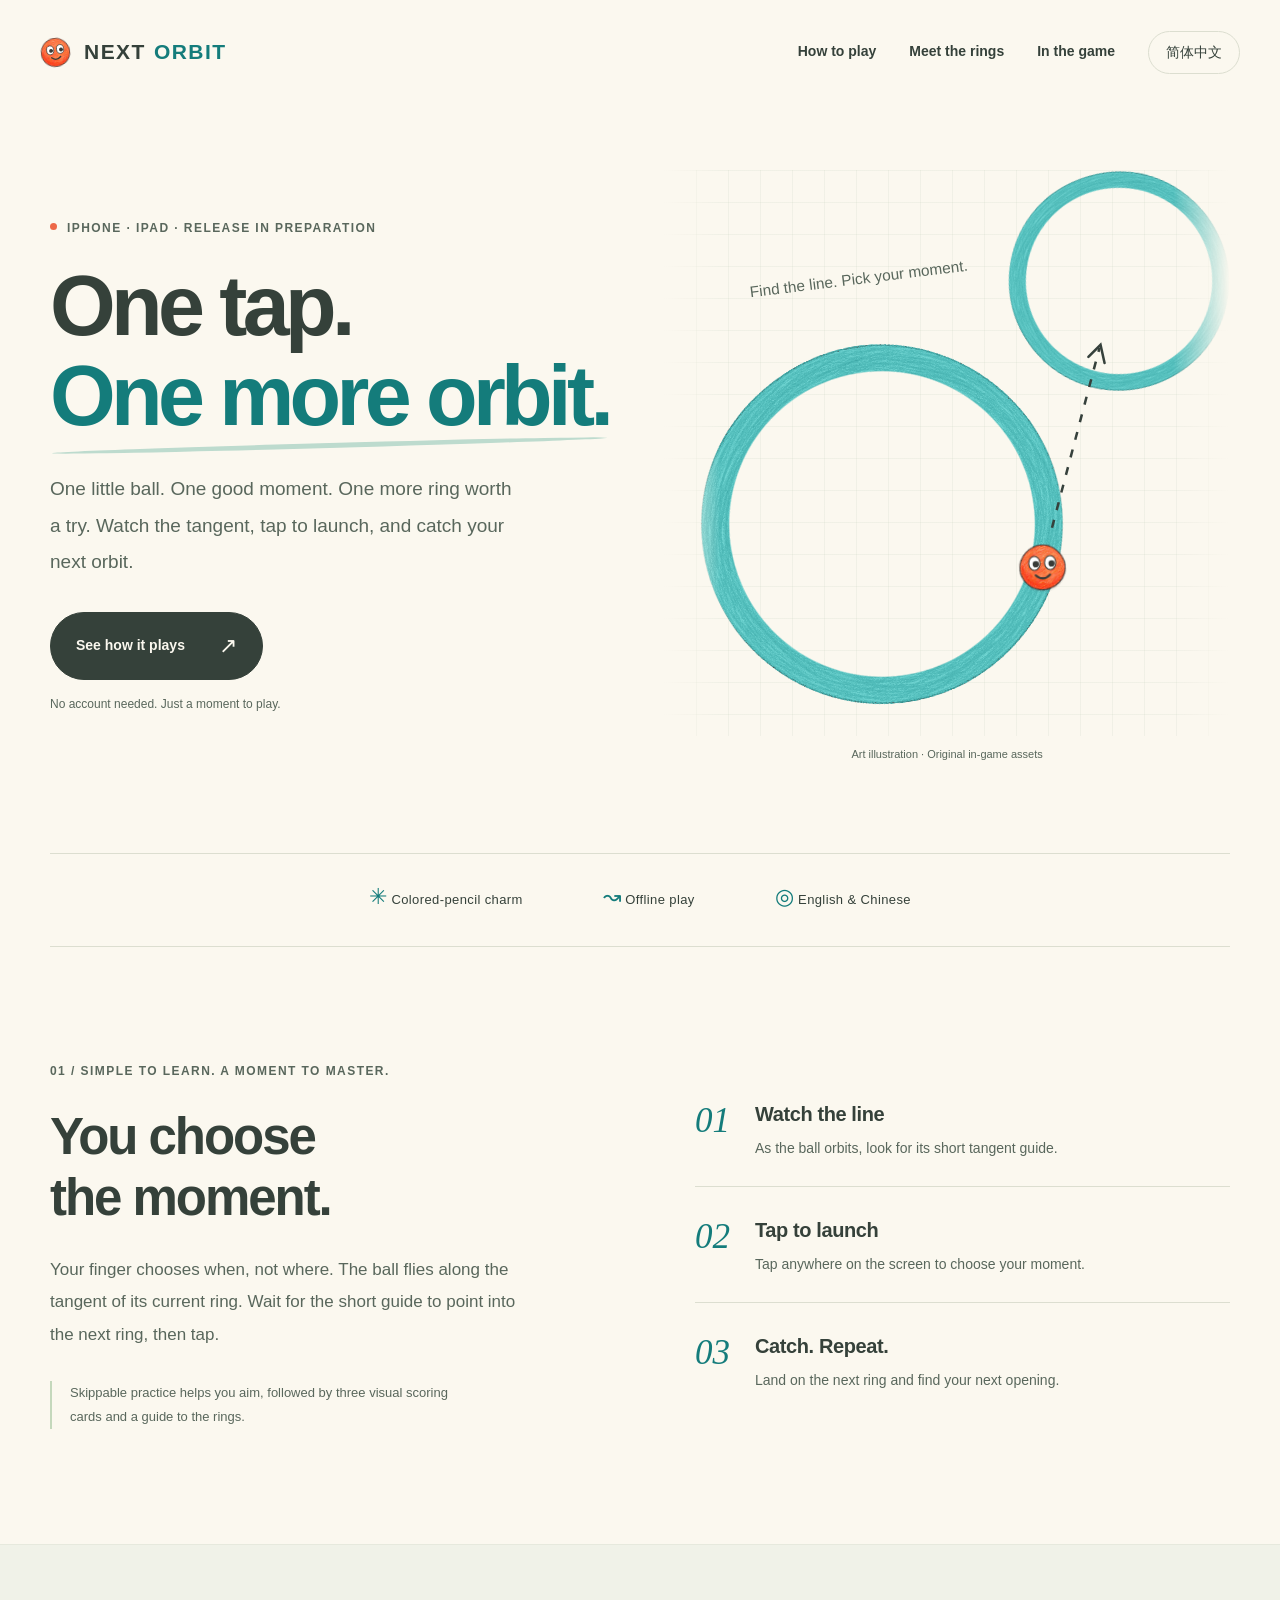
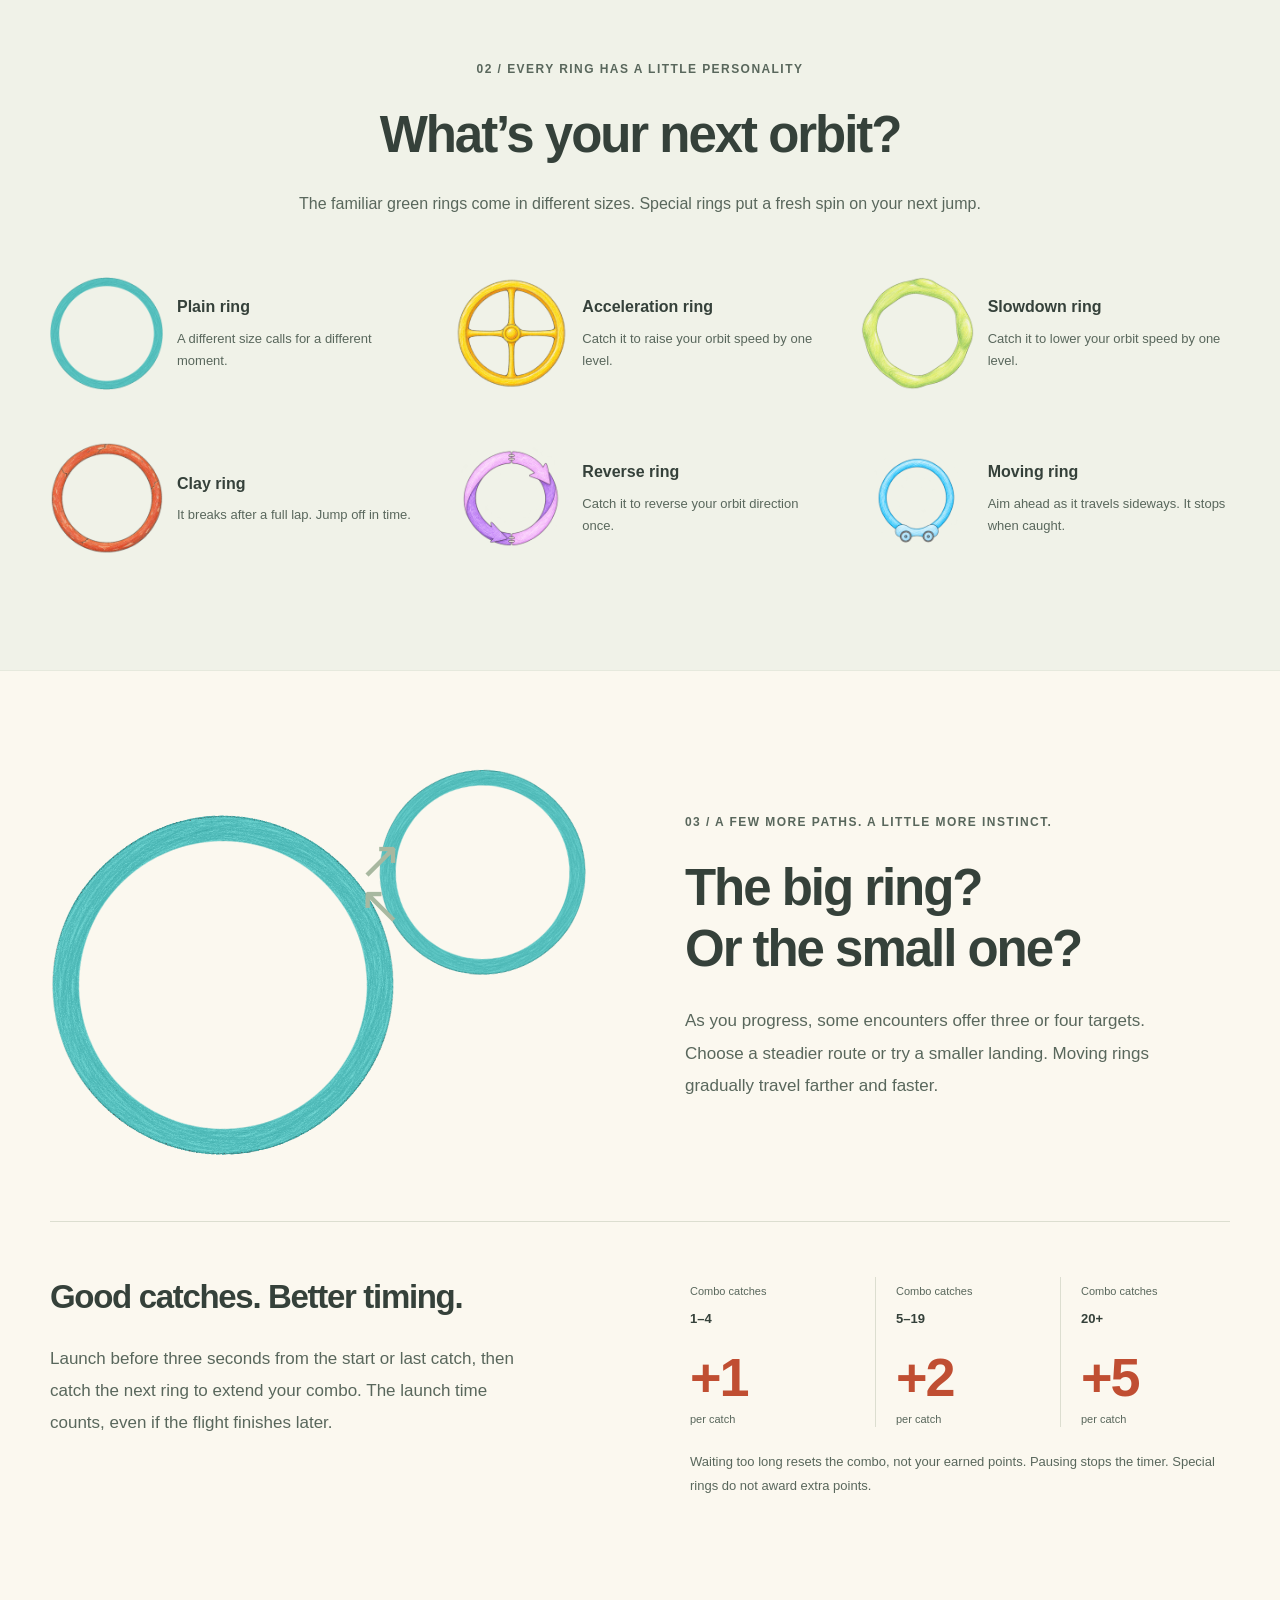
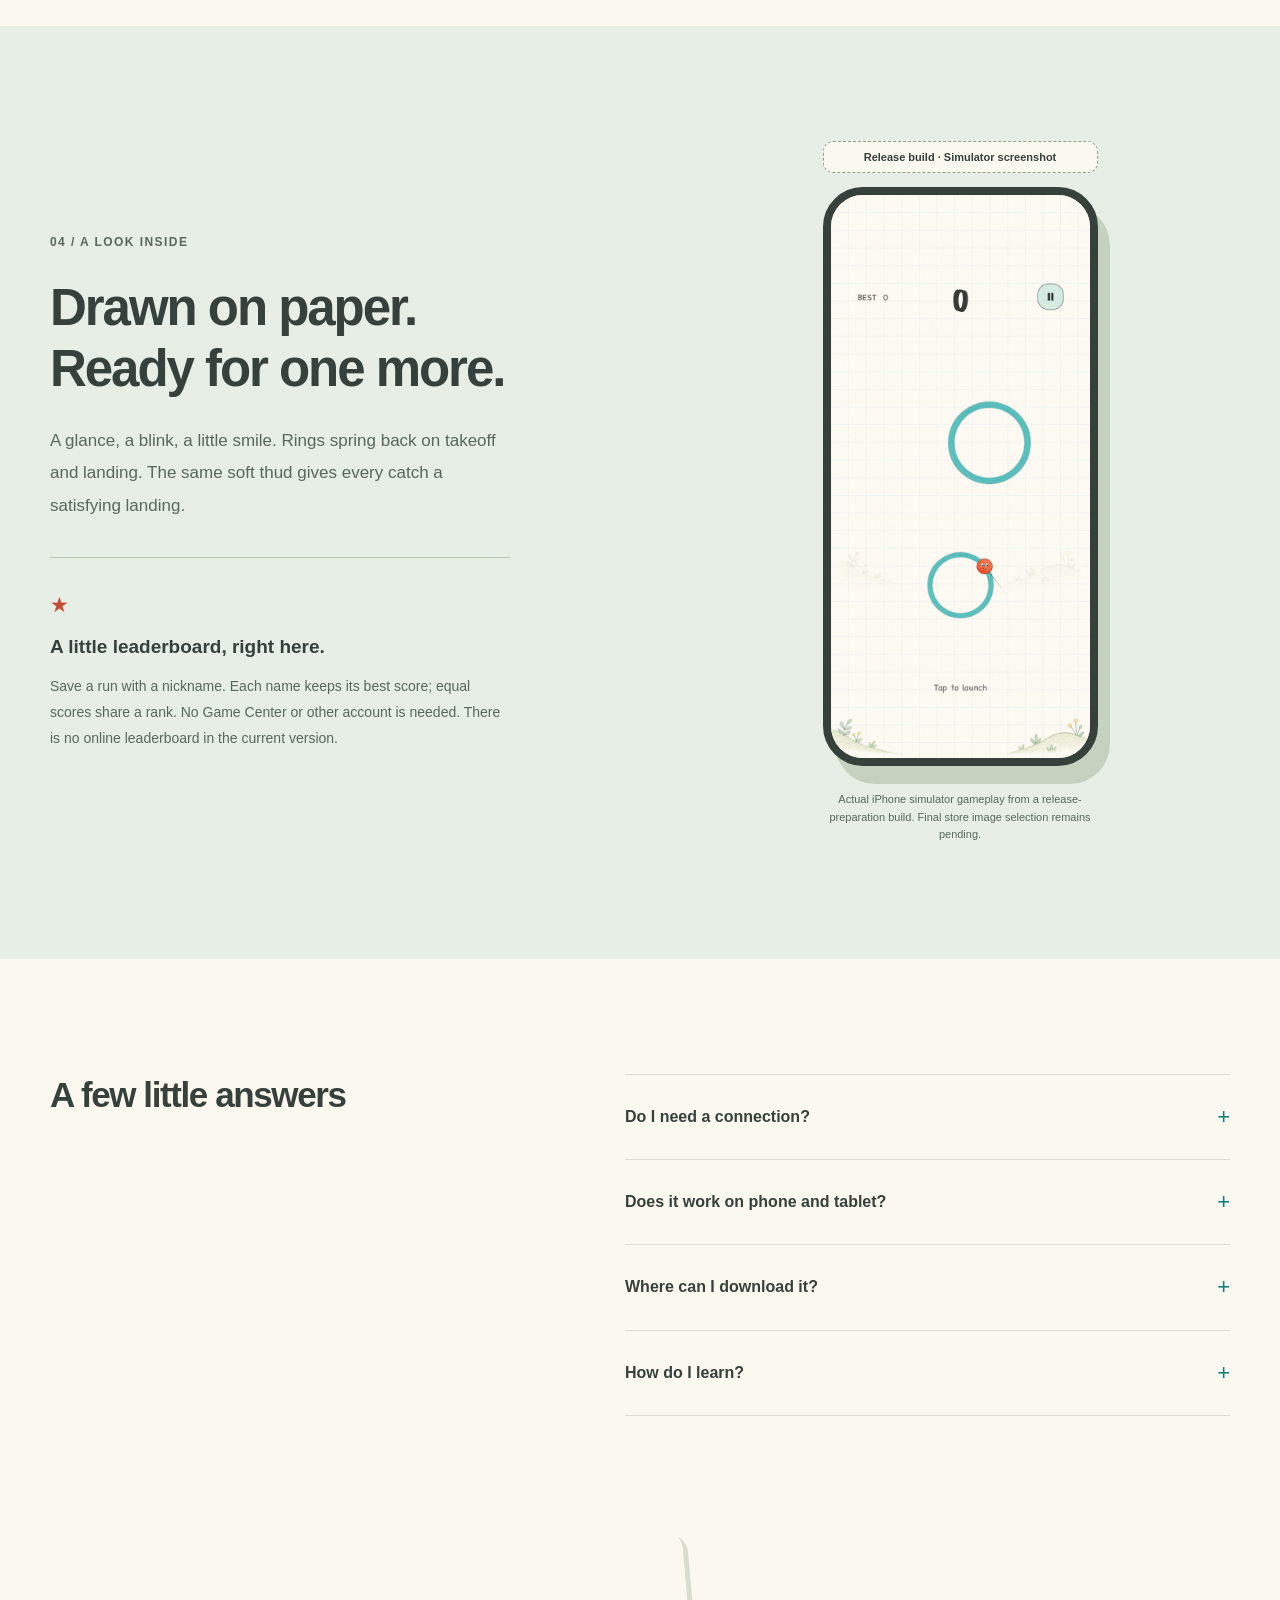
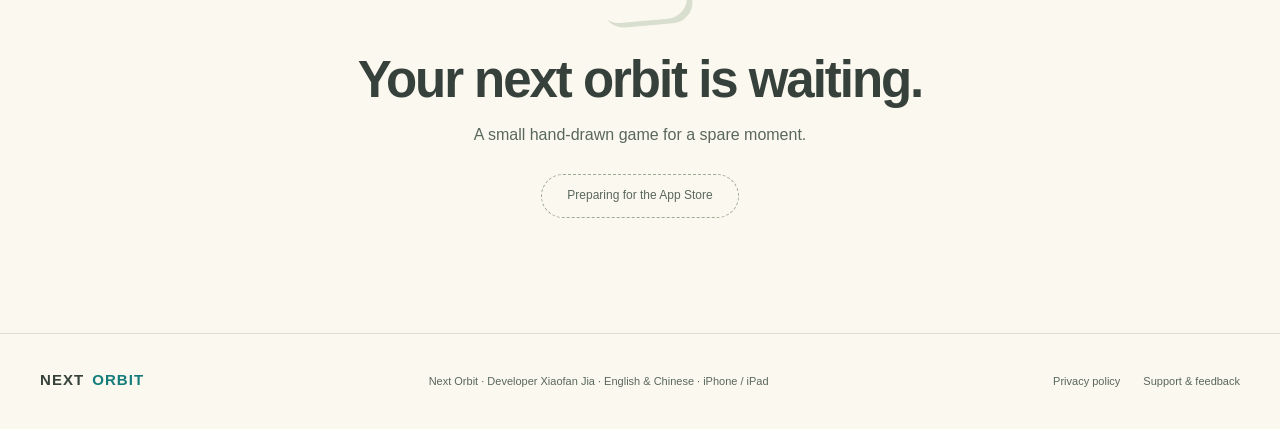
==== en.html @ 5561c043 "Publish Next Orbit website, privacy policy, and support" ====
<!doctype html><html lang="en"><head><meta charset="utf-8"><meta name="viewport" content="width=device-width,initial-scale=1"><meta name="description" content="A hand-drawn orbit-hopping game for iPhone and iPad. Watch the tangent, pick your moment and chase your own local best."><meta name="color-scheme" content="light"><meta http-equiv="Content-Security-Policy" content="default-src 'self'; img-src 'self' data:; style-src 'self'; script-src 'self'; connect-src 'none'; object-src 'none'; base-uri 'none'; form-action 'none'"><title>Next Orbit · One tap. One more orbit.</title><link rel="icon" href="assets/web/favicon.png"><link rel="stylesheet" href="style.css"><link rel="alternate" hreflang="zh-Hans" href="index.html"><link rel="alternate" hreflang="en" href="en.html"></head><body><a class="skip" href="#main">Skip to content</a><header class="site-header"><a class="brand" href="en.html" aria-label="Next Orbit"><span class="brand-dot"><img src="assets/web/ball-body.png" alt=""><img src="assets/face-calm.svg" alt=""></span>NEXT <span>ORBIT</span></a><nav aria-label="Main navigation"><a href="#how">How to play</a><a href="#rings">Meet the rings</a><a href="#screens">In the game</a><a class="language" href="index.html" lang="zh-Hans">简体中文</a></nav></header><main id="main"><section class="hero wrap"><div class="hero-copy"><p class="eyebrow"><i></i>iPhone · iPad · Release in preparation</p><h1>One tap.<br><span>One more orbit.</span></h1><p class="lead">One little ball. One good moment. One more ring worth a try. Watch the tangent, tap to launch, and catch your next orbit.</p><a class="button" href="#how">See how it plays<span aria-hidden="true">↗</span></a><p class="small-note">No account needed. Just a moment to play.</p></div><figure class="hero-art"><div class="hero-art-drawing"><img class="hero-ring" src="assets/web/ring-green.png" alt="" width="360" height="360"><img class="next-ring" src="assets/web/ring-green.png" alt="" width="220" height="220"><svg viewBox="0 0 560 560" aria-hidden="true"><path d="M384 354 L431 176" fill="none" stroke="#36413c" stroke-width="2.5" stroke-dasharray="8 10"/><path d="M420 185 L432 173 L436 191" fill="none" stroke="#36413c" stroke-width="2.5" stroke-linecap="round"/></svg><span class="hero-ball"><img src="assets/web/ball-body.png" alt=""><img src="assets/face-calm.svg" alt=""></span><span class="pencil-note">Find the line. Pick your moment.</span></div><figcaption>Art illustration · Original in-game assets</figcaption></figure></section><div class="trait-strip wrap"><span>✳ Colored-pencil charm</span><span>↝ Offline play</span><span>◎ English & Chinese</span></div><section id="how" class="how section wrap"><div><p class="eyebrow">01 / Simple to learn. A moment to master.</p><h2>You choose<br>the moment.</h2><p class="body-copy">Your finger chooses when, not where. The ball flies along the tangent of its current ring. Wait for the short guide to point into the next ring, then tap.</p><p class="muted">Skippable practice helps you aim, followed by three visual scoring cards and a guide to the rings.</p></div><ol class="steps"><li><span>01</span><div><h3>Watch the line</h3><p>As the ball orbits, look for its short tangent guide.</p></div></li><li><span>02</span><div><h3>Tap to launch</h3><p>Tap anywhere on the screen to choose your moment.</p></div></li><li><span>03</span><div><h3>Catch. Repeat.</h3><p>Land on the next ring and find your next opening.</p></div></li></ol></section><section id="rings" class="rings section"><div class="wrap"><p class="eyebrow">02 / Every ring has a little personality</p><h2>What’s your next orbit?</h2><p class="section-intro">The familiar green rings come in different sizes. Special rings put a fresh spin on your next jump.</p><div class="ring-grid"><article class="ring-card"><img src="assets/web/ring-green.png" alt="" width="150" height="150" loading="lazy"><div><h3>Plain ring</h3><p>A different size calls for a different moment.</p></div></article><article class="ring-card"><img src="assets/web/ring-accelerate.png" alt="" width="150" height="150" loading="lazy"><div><h3>Acceleration ring</h3><p>Catch it to raise your orbit speed by one level.</p></div></article><article class="ring-card"><img src="assets/web/ring-slow.png" alt="" width="150" height="150" loading="lazy"><div><h3>Slowdown ring</h3><p>Catch it to lower your orbit speed by one level.</p></div></article><article class="ring-card"><img src="assets/web/ring-clay.png" alt="" width="150" height="150" loading="lazy"><div><h3>Clay ring</h3><p>It breaks after a full lap. Jump off in time.</p></div></article><article class="ring-card"><img src="assets/web/ring-reverse.png" alt="" width="150" height="150" loading="lazy"><div><h3>Reverse ring</h3><p>Catch it to reverse your orbit direction once.</p></div></article><article class="ring-card"><img src="assets/web/ring-moving.png" alt="" width="150" height="150" loading="lazy"><div><h3>Moving ring</h3><p>Aim ahead as it travels sideways. It stops when caught.</p></div></article></div></div></section><section class="choices section wrap"><div class="choice-art" aria-hidden="true"><img class="choice-large" src="assets/web/ring-green.png" alt="" loading="lazy"><img class="choice-small" src="assets/web/ring-green.png" alt="" loading="lazy"><span class="choice-scribble">↗<br>↖</span></div><div><p class="eyebrow">03 / A few more paths. A little more instinct.</p><h2>The big ring?<br>Or the small one?</h2><p class="body-copy">As you progress, some encounters offer three or four targets. Choose a steadier route or try a smaller landing. Moving rings gradually travel farther and faster.</p></div></section><section class="score section wrap"><div><h2>Good catches. Better timing.</h2><p class="body-copy">Launch before three seconds from the start or last catch, then catch the next ring to extend your combo. The launch time counts, even if the flight finishes later.</p></div><div><div class="score-table"><div><span>Combo catches<b class="combo-range">1–4</b></span><strong>+1<small>per catch</small></strong></div><div><span>Combo catches<b class="combo-range">5–19</b></span><strong>+2<small>per catch</small></strong></div><div><span>Combo catches<b class="combo-range">20+</b></span><strong>+5<small>per catch</small></strong></div></div><p class="muted">Waiting too long resets the combo, not your earned points. Pausing stops the timer. Special rings do not award extra points.</p></div></section><section id="screens" class="screens section"><div class="wrap screen-layout"><div class="screen-copy"><p class="eyebrow">04 / A look inside</p><h2>Drawn on paper.<br>Ready for one more.</h2><p class="body-copy">A glance, a blink, a little smile. Rings spring back on takeoff and landing. The same soft thud gives every catch a satisfying landing.</p><div class="local-note"><span aria-hidden="true">★</span><h3>A little leaderboard, right here.</h3><p>Save a run with a nickname. Each name keeps its best score; equal scores share a rank. No Game Center or other account is needed. There is no online leaderboard in the current version.</p></div></div><figure class="phone"><span class="screenshot-status">Release build · Simulator screenshot</span><img src="assets/web/screen-game-en-release.png" alt="Actual iPhone simulator gameplay from a Next Orbit Release build" width="600" height="1304" loading="lazy"><figcaption>Actual iPhone simulator gameplay from a release-preparation build. Final store image selection remains pending.</figcaption></figure></div></section><section class="faq section wrap"><h2>A few little answers</h2><div><details><summary>Do I need a connection?<span aria-hidden="true">+</span></summary><p>The game itself can be played offline. The current version has no account login, score upload or cloud-sync feature.</p></details><details><summary>Does it work on phone and tablet?<span aria-hidden="true">+</span></summary><p>The app currently supports iPhone and iPad on iOS / iPadOS 17 or later. iPhone uses portrait; iPad supports portrait and landscape.</p></details><details><summary>Where can I download it?<span aria-hidden="true">+</span></summary><p>We’re preparing the App Store submission. A download link will appear here when it is confirmed. There is no live App Store download link yet.</p></details><details><summary>How do I learn?<span aria-hidden="true">+</span></summary><p>A short tutorial appears when you first start and can be skipped. Replay it from “How to play” on the menu. Practice does not change your real scores.</p></details></div></section><section class="closing section wrap"><img src="assets/web/app-icon.png" alt="" width="90" height="90" loading="lazy"><h2>Your next orbit is waiting.</h2><p>A small hand-drawn game for a spare moment.</p><span class="release-status">Preparing for the App Store</span></section></main><footer><a class="brand" href="en.html">NEXT <span>ORBIT</span></a><p>Next Orbit · Developer Xiaofan Jia · English & Chinese · iPhone / iPad</p><div><a href="privacy-en.html">Privacy policy</a><a href="support-en.html">Support & feedback</a></div></footer></body></html>
---- style.css ----
:root{--paper:#fbf8ef;--ink:#35413a;--teal:#18a7a6;--orange:#ed6848;--line:#dcded0;--muted:#59675c;--teal-text:#147c7b;--orange-text:#c04e32;--gold:#eebc50;scroll-behavior:smooth;color-scheme:light}
*{box-sizing:border-box}body{margin:0;color:var(--ink);background:var(--paper);font-family:-apple-system,BlinkMacSystemFont,"Segoe UI","PingFang SC",sans-serif;line-height:1.65;-webkit-font-smoothing:antialiased}a{color:inherit;text-decoration:none}button,a,summary{-webkit-tap-highlight-color:transparent}img{display:block;max-width:100%;height:auto}a:focus-visible,summary:focus-visible{outline:3px solid var(--orange-text);outline-offset:6px}::selection{background:#bde5d7}.wrap{width:min(1180px,calc(100% - 80px));margin:auto}.site-header{height:105px;width:min(1280px,calc(100% - 80px));margin:auto;display:flex;align-items:center;justify-content:space-between;gap:24px}.brand{font-weight:850;letter-spacing:.07em;display:inline-flex;align-items:center;gap:8px;font-size:21px;white-space:nowrap}.brand>span:last-child{color:var(--teal-text)}.brand-dot{position:relative;width:31px;height:31px;margin-right:5px;transform:rotate(-8deg)}.brand-dot img{position:absolute;inset:0;width:100%;height:100%}nav{display:flex;align-items:center;gap:33px;font-size:14px;font-weight:550}nav>a:not(.language){padding:12px 0;border-bottom:1px solid transparent}nav>a:hover{color:#147c7b}nav>a:not(.language):hover{border-color:var(--teal-text)}.language{border:1px solid var(--line);padding:9px 17px;border-radius:30px}.skip{position:fixed;top:-90px;left:20px;padding:12px 22px;background:white;border:2px solid var(--ink);z-index:10}.skip:focus{top:12px}.hero{min-height:690px;display:grid;grid-template-columns:1.05fr 1fr;align-items:center;gap:20px;padding:65px 0 90px}.eyebrow{font-size:12px;font-weight:700;letter-spacing:.12em;color:var(--muted);margin:0 0 24px;text-transform:uppercase}.eyebrow i{display:inline-block;width:7px;height:7px;background:var(--orange);border-radius:50%;margin-right:10px;vertical-align:2px}h1,h2,h3,p{margin-top:0}h1{font-size:clamp(52px,6.6vw,88px);line-height:1.06;letter-spacing:-.055em;font-weight:760;margin-bottom:30px}h1 span{color:var(--teal-text);position:relative}h1 span:after{content:"";position:absolute;left:0;right:0;bottom:-7px;height:5px;background:#bddbce;transform:rotate(-1.6deg);border-radius:60%}html[lang=zh-Hans] h1{line-height:1.24;letter-spacing:-.035em}.lead{font-size:19px;line-height:1.9;color:var(--muted);max-width:470px;margin-bottom:32px}.button{display:inline-flex;gap:34px;align-items:center;justify-content:space-between;background:var(--ink);color:var(--paper);border:1px solid var(--ink);padding:15px 25px;border-radius:100px;font-size:14px;font-weight:650;min-height:53px;transition:background .2s,transform .2s}.button:hover{background:#196f65;transform:translateY(-2px)}.button span{font-size:22px;font-weight:400}.small-note{font-size:12px;color:var(--muted);margin:15px 0 0}.hero-art{position:relative;width:100%;aspect-ratio:1;margin:0;background-image:linear-gradient(#b9c5b526 1px,transparent 1px),linear-gradient(90deg,#b9c5b526 1px,transparent 1px);background-size:32px 32px;mask-image:linear-gradient(90deg,transparent,#000 10%,#000 90%,transparent)}.hero-ring{position:absolute;width:64.3%;left:6.25%;top:30.35%;transform:rotate(-9deg)}.next-ring{position:absolute;width:39.3%;left:60.7%;top:0;transform:rotate(12deg)}.hero-art svg{position:absolute;width:100%;height:100%;inset:0}.hero-ball{position:absolute;width:8.6%;left:62.5%;top:65.9%;transform:rotate(-3deg);filter:drop-shadow(0 2px 0 #36413c15)}.hero-ball img{position:absolute;inset:0;width:100%}.hero-ball:before{content:"";display:block;padding-top:100%}.pencil-note{position:absolute;left:15%;top:17%;font-family:"Chalkboard SE","Comic Sans MS",sans-serif;font-size:clamp(12px,1.2vw,16px);transform:rotate(-7deg);color:var(--muted)}figcaption{font-size:11px;color:var(--muted);line-height:1.6}.hero-art figcaption{position:absolute;bottom:0;left:0;right:0;text-align:center}.trait-strip{display:flex;justify-content:center;gap:80px;padding:25px 0 30px;border-top:1px solid var(--line);border-bottom:1px solid var(--line);font-size:13px;letter-spacing:.03em}.trait-strip span:first-letter{color:var(--teal-text);font-size:22px}.section{padding-top:115px;padding-bottom:115px}h2{font-size:clamp(32px,4vw,51px);line-height:1.2;letter-spacing:-.04em;font-weight:700;margin-bottom:26px}html[lang=zh-Hans] h2{line-height:1.4;letter-spacing:-.02em}.body-copy{font-size:17px;color:var(--muted);max-width:480px;line-height:1.9}.muted{font-size:13px;color:var(--muted);line-height:1.85}.how{display:grid;grid-template-columns:1fr 1fr;gap:110px;align-items:center}.how .muted{max-width:400px;border-left:2px solid #c4d8bc;padding-left:18px;margin:30px 0 0}.steps{list-style:none;padding:0;margin:0;display:grid;gap:27px}.steps li{display:flex;gap:25px;padding-bottom:26px;border-bottom:1px solid var(--line)}.steps li:last-child{padding-bottom:0;border:0}.steps li>span{font-family:Georgia,serif;color:var(--teal-text);font-size:35px;line-height:1.3;font-style:italic}.steps h3{font-size:20px;letter-spacing:-.02em;margin:0 0 6px}.steps p{font-size:14px;color:var(--muted);margin:0}.rings{background:#f0f2e8;border-top:1px solid #e6e9dd;border-bottom:1px solid #e6e9dd}.rings h2,.rings>.wrap>.eyebrow,.section-intro{text-align:center}.section-intro{font-size:16px;color:var(--muted);margin-bottom:60px}.ring-grid{display:grid;grid-template-columns:repeat(3,1fr);gap:52px 36px}.ring-card{display:flex;align-items:center;gap:14px}.ring-card img{width:113px;flex-shrink:0;aspect-ratio:1;object-fit:contain}.ring-card h3{font-size:16px;margin:0 0 7px}.ring-card p{font-size:13px;line-height:1.75;color:var(--muted);margin:0}.choices{display:grid;grid-template-columns:1fr 1fr;gap:90px;align-items:center;padding-bottom:75px}.choice-art{position:relative;min-height:360px;transform:rotate(-6deg)}.choice-large{position:absolute;left:0;bottom:0;width:63%}.choice-small{position:absolute;right:0;top:0;width:38%;transform:rotate(10deg)}.choice-scribble{position:absolute;right:34%;top:16%;font-family:Georgia,serif;font-size:53px;line-height:.85;transform:rotate(6deg);color:#a8b8a0}.score{display:grid;grid-template-columns:1fr 1fr;gap:100px;padding-top:55px;border-top:1px solid var(--line)}.score h2{font-size:33px}.score-table{display:grid;grid-template-columns:repeat(3,1fr);gap:15px;margin-bottom:23px}.score-table>div{border-left:1px solid var(--line);padding-left:20px}.score-table>div:first-child{border-left:0;padding-left:0}.score-table span{font-size:11px;color:var(--muted);white-space:nowrap}.score-table strong{display:block;font-size:54px;line-height:1.3;font-weight:600;color:var(--orange-text);letter-spacing:-.04em;margin-top:13px}.score-table small{display:block;font-size:11px;color:var(--muted);font-weight:400;letter-spacing:0}.screens{background:#e6eee5}.screen-layout{display:grid;grid-template-columns:1fr 1fr;gap:100px;align-items:center}.screen-copy{max-width:460px}.phone{width:275px;margin:0 auto;position:relative}.phone>img{border:8px solid #35413a;border-radius:40px;background:var(--paper);box-shadow:12px 18px 0 #c4d2bf}.phone figcaption{margin-top:25px;max-width:300px;text-align:center}.local-note{margin-top:35px;border-top:1px solid #bbcbb8;padding-top:30px}.local-note>span{color:var(--orange-text);font-size:21px}.local-note h3{font-size:19px;margin:8px 0 12px}.local-note p{color:var(--muted);font-size:14px;line-height:1.85;margin:0}.faq{display:grid;grid-template-columns:.9fr 1.1fr;gap:80px}.faq h2{font-size:35px}.faq details{border-bottom:1px solid var(--line);padding:17px 0}.faq details:first-child{border-top:1px solid var(--line)}summary{list-style:none;cursor:pointer;display:flex;justify-content:space-between;gap:24px;align-items:center;font-size:16px;font-weight:600;padding:7px 0;min-height:44px}summary::-webkit-details-marker{display:none}summary span{font-size:22px;color:var(--teal-text);font-weight:350}details[open] summary span{transform:rotate(45deg)}details p{font-size:14px;color:var(--muted);line-height:1.9;max-width:500px;margin:14px 30px 5px 0}.closing{text-align:center;padding-top:0}.closing>img{margin:0 auto 28px;border-radius:21px;transform:rotate(-5deg);box-shadow:5px 5px 0 #d9dfcf}.closing h2{margin-bottom:12px}.closing p{color:var(--muted);font-size:16px}.release-status{display:inline-block;border:1px dashed #9dac94;border-radius:40px;padding:11px 25px;font-size:12px;color:var(--muted);margin-top:10px}footer{border-top:1px solid var(--line);padding:34px 40px 36px;width:min(1280px,100%);margin:auto;display:flex;align-items:center;gap:24px;justify-content:space-between}footer .brand{font-size:15px}footer p,footer a:not(.brand){font-size:11px;color:var(--muted);margin:0}footer>div{display:flex;gap:23px}footer a:hover{text-decoration:underline}.legal{max-width:820px;padding:70px 0 110px}.legal h1{font-size:clamp(40px,5vw,64px);line-height:1.25}.legal .lead{max-width:700px}.draft-label{font-size:11px;letter-spacing:.05em;color:#845b21;background:#fae7b8;display:inline-block;padding:7px 12px;border-radius:6px;margin-bottom:25px}.pending{padding:18px 22px;border-left:3px solid var(--gold);background:#f5f0df;font-size:13px;line-height:1.9;margin:30px 0 44px}.pending p{margin:4px 0}.legal section{margin-bottom:33px}.legal h2{font-size:22px;letter-spacing:-.02em;margin-bottom:12px}.legal section p{font-size:15px;line-height:1.95;color:var(--muted)}.quiet{background:transparent;color:var(--ink)}.quiet:hover{color:white}
@media(min-width:1600px){.hero{padding-top:90px;padding-bottom:115px}}
@media(max-width:1000px){.wrap{width:calc(100% - 56px)}.site-header{width:calc(100% - 56px)}nav{gap:21px}.hero{min-height:600px;gap:10px;padding:60px 0 75px}h1{font-size:64px}.lead{font-size:17px}.how,.choices,.score,.screen-layout{gap:50px}.ring-grid{gap:38px 22px}.ring-card{flex-direction:column;align-items:flex-start}.ring-card img{width:110px}.section{padding-top:85px;padding-bottom:85px}.faq{gap:50px}.choices{padding-bottom:55px}.score{padding-top:50px}.score-table span{white-space:normal}.score-table strong{font-size:46px}footer{flex-wrap:wrap;gap:18px}.closing{padding-top:0}}
@media(max-width:700px){.wrap,.site-header{width:calc(100% - 40px)}.site-header{height:82px}.brand{font-size:17px;gap:5px}.brand-dot{width:28px;height:28px;margin-right:3px}nav>a:not(.language){display:none}.language{font-size:12px;padding:8px 13px;min-height:40px;display:inline-flex;align-items:center}.hero{grid-template-columns:1fr;min-height:0;padding:46px 0 32px;gap:18px}.hero-copy{max-width:520px}.eyebrow{font-size:10px;margin-bottom:20px;letter-spacing:.08em}h1{font-size:clamp(50px,12vw,72px);margin-bottom:25px}.lead{font-size:16px;line-height:1.85;max-width:400px;margin-bottom:26px}.hero-art{width:min(440px,100%);margin:8px auto 0;aspect-ratio:1.04}.hero-art figcaption{font-size:10px}.pencil-note{font-size:12px}.button{font-size:13px;padding:13px 22px}.small-note{font-size:11px}.trait-strip{gap:0;justify-content:space-between;padding:19px 0 20px;font-size:10px}.trait-strip span:first-letter{font-size:17px}.section{padding-top:66px;padding-bottom:66px}h2{font-size:34px}.how,.choices,.score,.screen-layout,.faq{grid-template-columns:1fr;gap:34px}.how{gap:35px}.body-copy{font-size:16px}.how .muted{margin-top:20px}.steps{gap:22px}.steps li{padding-bottom:21px}.steps h3{font-size:18px}.steps p{font-size:13px}.section-intro{font-size:14px;margin-bottom:36px}.ring-grid{grid-template-columns:1fr 1fr;gap:34px 23px}.ring-card{gap:8px}.ring-card img{width:98px}.ring-card h3{font-size:15px}.ring-card p{font-size:12px}.choices{padding-bottom:48px;gap:30px}.choice-art{min-height:285px;max-width:390px;width:100%;margin:auto}.choice-art .choice-large{width:63%}.choices>div:last-child{grid-row:1}.choice-scribble{font-size:42px}.score{padding-top:44px;gap:28px}.score h2{font-size:29px}.score-table strong{font-size:49px}.score-table span{font-size:10px}.score-table>div{padding-left:14px}.screens .screen-layout{gap:45px}.phone{width:255px;max-width:83%}.phone>img{border-width:7px;border-radius:36px;box-shadow:9px 13px 0 #c4d2bf}.local-note{margin-top:28px;padding-top:22px}.local-note h3{font-size:17px}.faq{gap:25px}.faq h2{font-size:30px}.closing{padding-top:0}.closing h2{font-size:30px}.closing>img{width:76px;height:76px}footer{padding:25px 20px;display:grid;gap:16px;justify-items:start}.legal{padding-top:45px;padding-bottom:70px}.legal h1{font-size:39px}.legal h2{font-size:21px}.legal .lead{font-size:16px}.pending{font-size:12px;padding:15px 17px}.legal section p{font-size:14px}.legal nav{gap:10px}}
@media(prefers-reduced-motion:reduce){:root{scroll-behavior:auto}*,*:before,*:after{transition:none!important;animation:none!important}.button:hover{transform:none}}
/* Separate the art and its caption without distorting the tangent diagram. */
.hero-art{aspect-ratio:auto;background:none;mask-image:none}
.hero-art-drawing{position:relative;width:100%;aspect-ratio:1;background-image:linear-gradient(#b9c5b526 1px,transparent 1px),linear-gradient(90deg,#b9c5b526 1px,transparent 1px);background-size:32px 32px;mask-image:linear-gradient(90deg,transparent,#000 10%,#000 90%,transparent)}
.hero-art figcaption{position:static;margin-top:10px;text-align:center}
.screenshot-status{display:block;text-align:center;font-size:11px;font-weight:650;line-height:1.5;color:var(--ink);margin:0 0 14px;padding:7px 10px;border:1px dashed #8ba18b;border-radius:10px;background:#fbf8ef}
@media(max-width:700px){.language{min-height:44px}}
/* Reflow enlarged text instead of hiding it beyond a fixed row or column. */
.site-header{height:auto;min-height:105px;padding-block:22px;flex-wrap:wrap}
.site-header nav{flex-wrap:wrap;max-width:100%}
.brand{max-width:100%;flex-wrap:wrap;white-space:normal;min-width:0}
.brand-dot{flex-shrink:0}
.hero>* , .how>* , .choices>* , .score>* , .screen-layout>* , .faq>*{min-width:0}
.button{max-width:100%;gap:clamp(8px,3vw,34px);white-space:normal}
.button>span{flex-shrink:0}
.score-table{grid-template-columns:repeat(auto-fit,minmax(min(100%,5rem),1fr))}
.ring-card,.ring-card>div{min-width:0}
.ring-card h3,.ring-card p,.trait-strip span{overflow-wrap:anywhere}
.trait-strip span{min-width:0}
footer>div{flex-wrap:wrap;gap:12px 23px}
@media(max-width:700px){.site-header{min-height:82px;padding-block:18px}.ring-grid{grid-template-columns:repeat(auto-fit,minmax(min(100%,8rem),1fr))}}

.score-table .combo-range{display:block;white-space:nowrap;font-size:13px;font-weight:650;color:var(--ink);margin-top:4px}

/* Bound the underline to its text block; do not mask layout overflow. */
h1 span{display:inline-block;max-width:100%}h1 span:after{left:2px;right:2px}
/* Limit only decorative image canvases; page text and controls stay unclipped. */
.hero-art-drawing,.choice-art{overflow:clip}
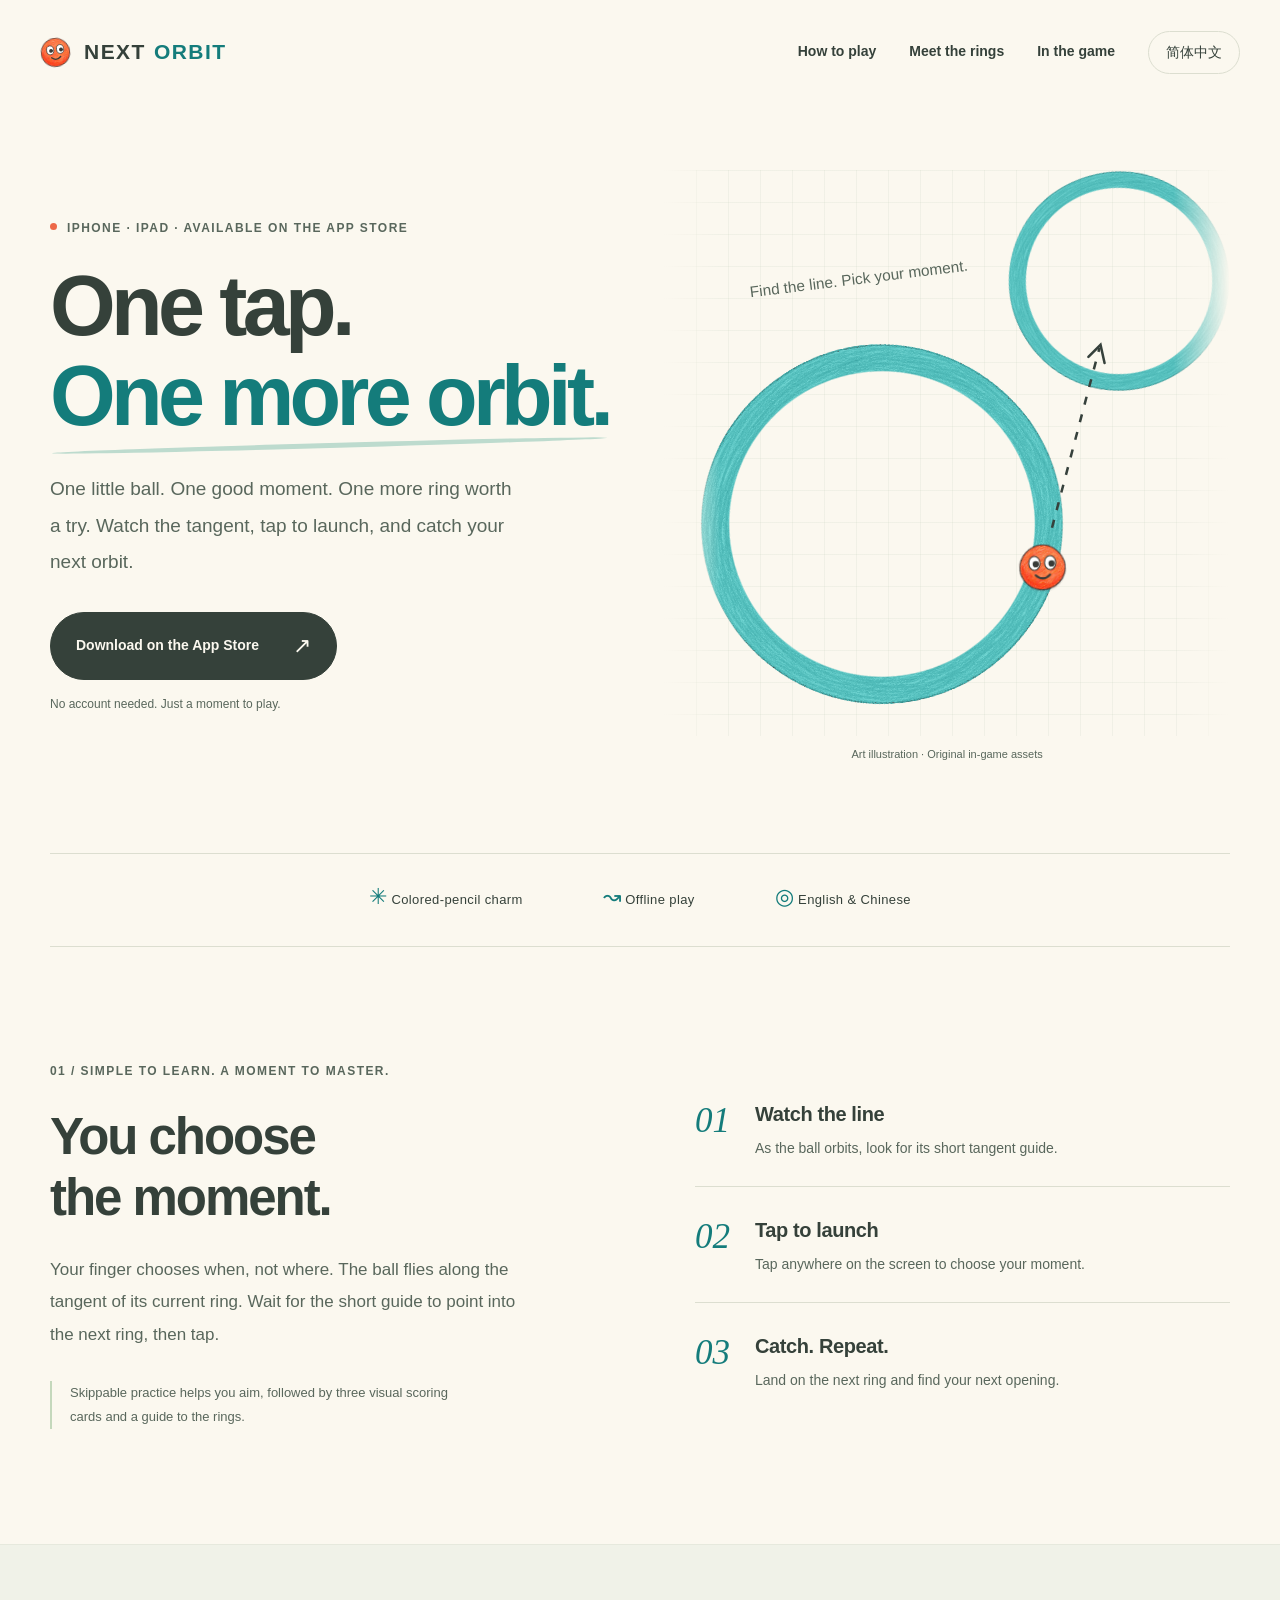
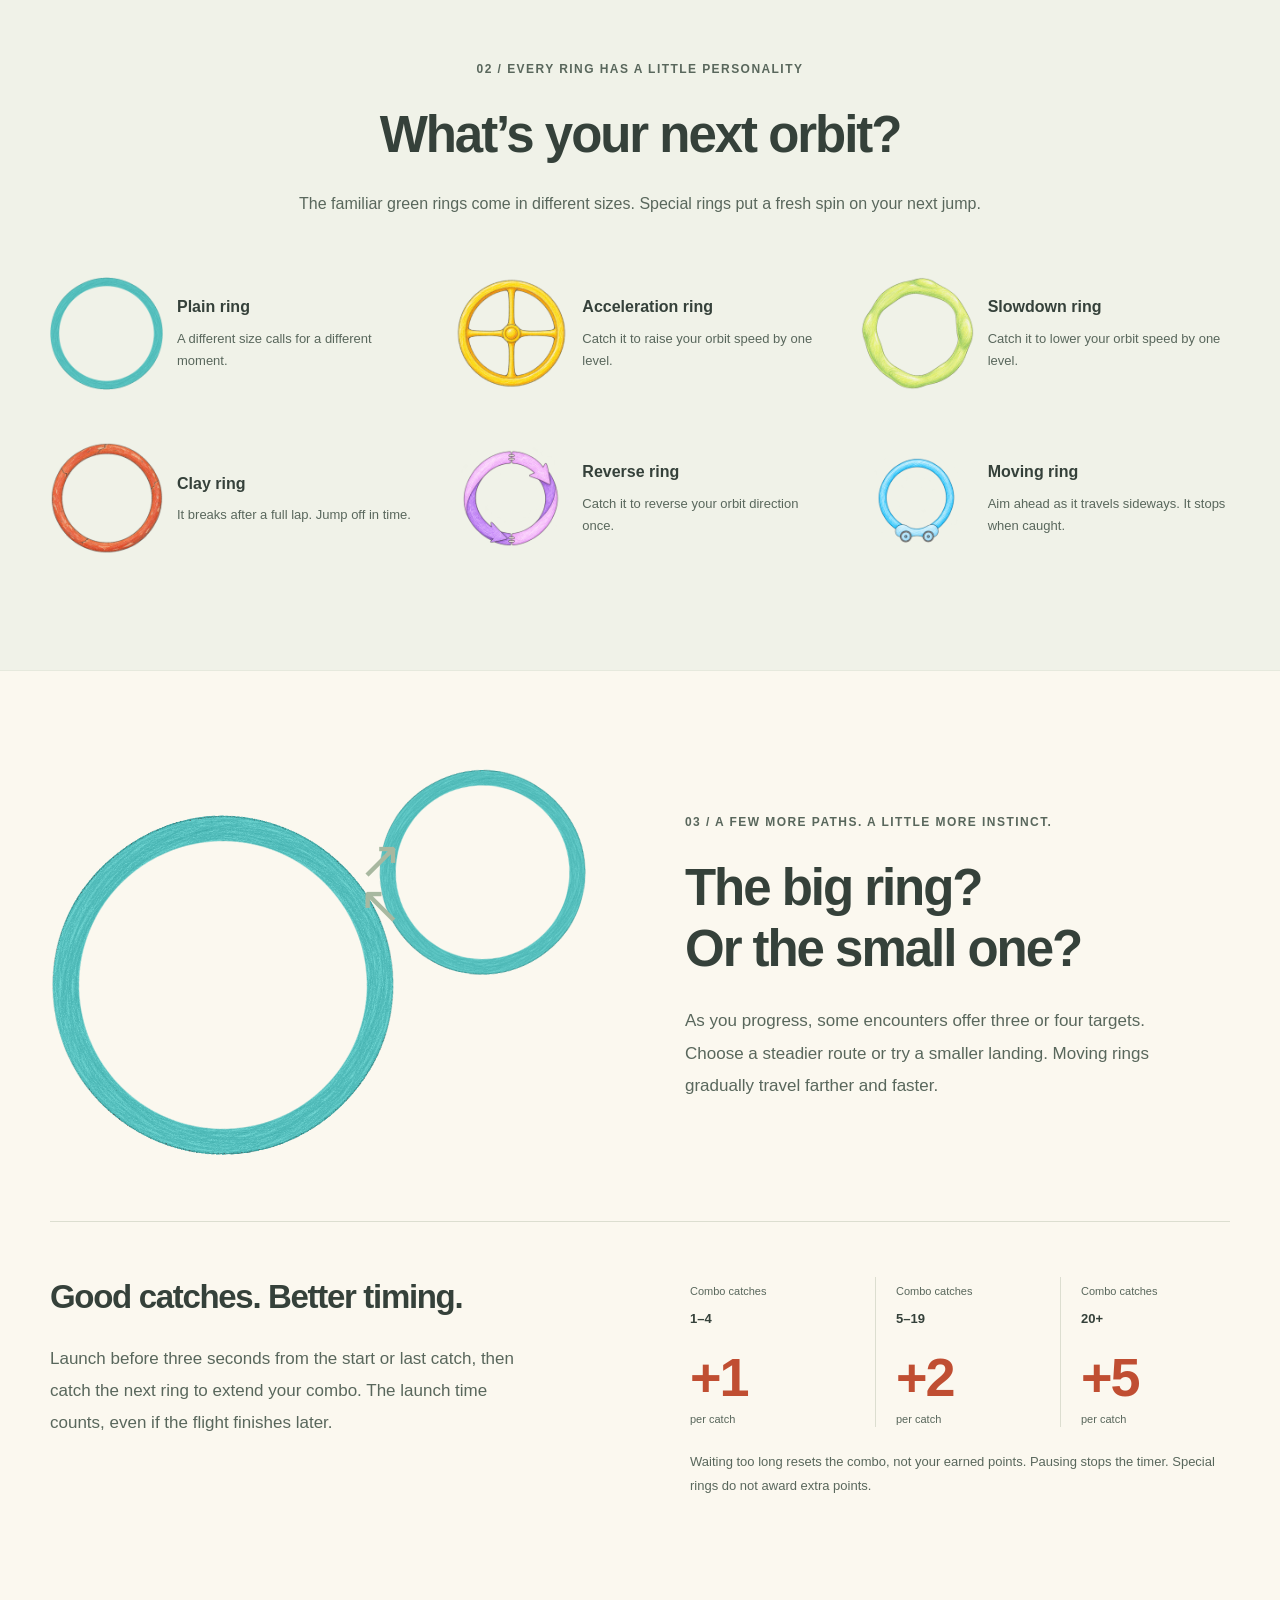
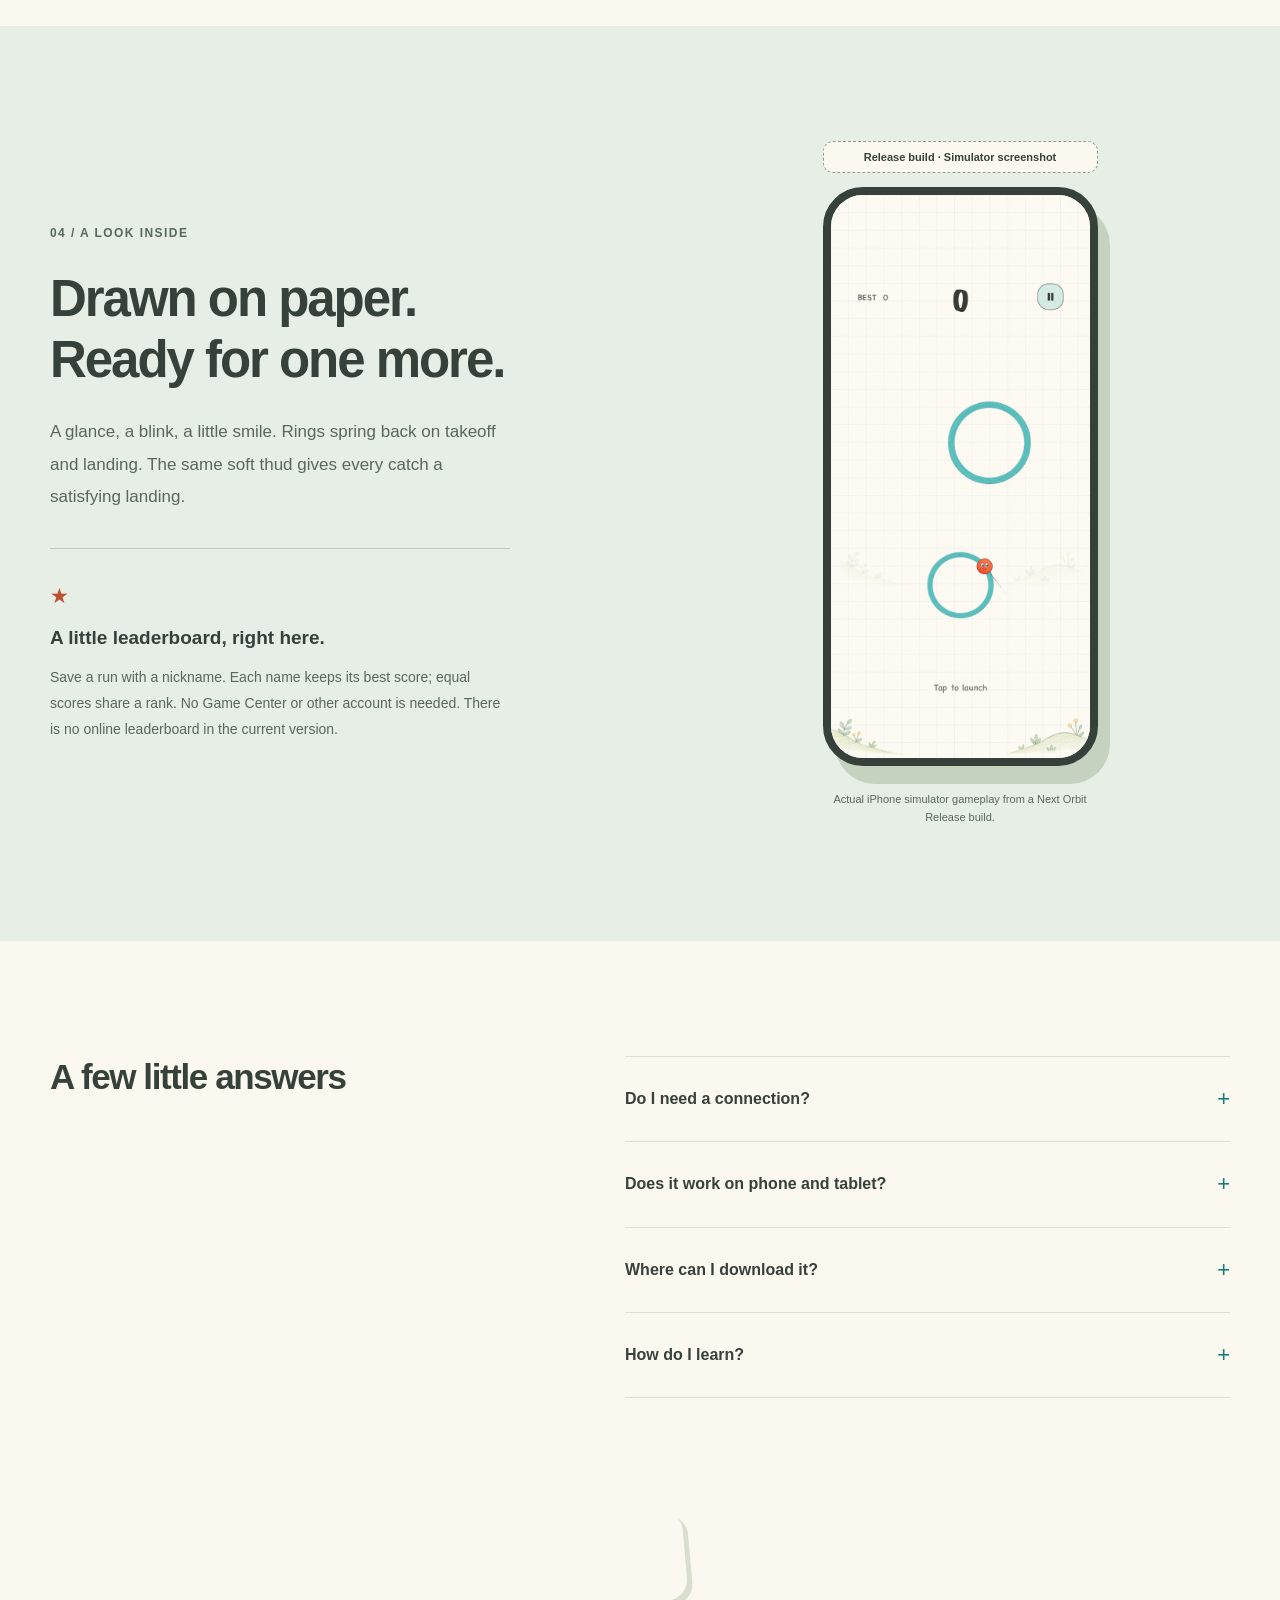
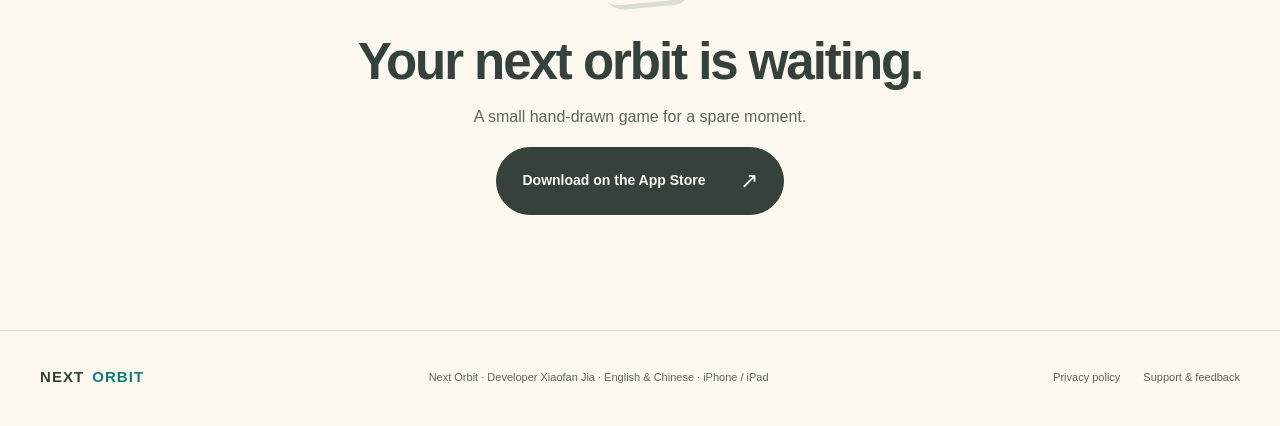
==== commit 8c06f9c1: "Update bilingual website for App Store release" ====
--- a/en.html
+++ b/en.html
@@ -1 +1 @@
-<!doctype html><html lang="en"><head><meta charset="utf-8"><meta name="viewport" content="width=device-width,initial-scale=1"><meta name="description" content="A hand-drawn orbit-hopping game for iPhone and iPad. Watch the tangent, pick your moment and chase your own local best."><meta name="color-scheme" content="light"><meta http-equiv="Content-Security-Policy" content="default-src 'self'; img-src 'self' data:; style-src 'self'; script-src 'self'; connect-src 'none'; object-src 'none'; base-uri 'none'; form-action 'none'"><title>Next Orbit · One tap. One more orbit.</title><link rel="icon" href="assets/web/favicon.png"><link rel="stylesheet" href="style.css"><link rel="alternate" hreflang="zh-Hans" href="index.html"><link rel="alternate" hreflang="en" href="en.html"></head><body><a class="skip" href="#main">Skip to content</a><header class="site-header"><a class="brand" href="en.html" aria-label="Next Orbit"><span class="brand-dot"><img src="assets/web/ball-body.png" alt=""><img src="assets/face-calm.svg" alt=""></span>NEXT <span>ORBIT</span></a><nav aria-label="Main navigation"><a href="#how">How to play</a><a href="#rings">Meet the rings</a><a href="#screens">In the game</a><a class="language" href="index.html" lang="zh-Hans">简体中文</a></nav></header><main id="main"><section class="hero wrap"><div class="hero-copy"><p class="eyebrow"><i></i>iPhone · iPad · Release in preparation</p><h1>One tap.<br><span>One more orbit.</span></h1><p class="lead">One little ball. One good moment. One more ring worth a try. Watch the tangent, tap to launch, and catch your next orbit.</p><a class="button" href="#how">See how it plays<span aria-hidden="true">↗</span></a><p class="small-note">No account needed. Just a moment to play.</p></div><figure class="hero-art"><div class="hero-art-drawing"><img class="hero-ring" src="assets/web/ring-green.png" alt="" width="360" height="360"><img class="next-ring" src="assets/web/ring-green.png" alt="" width="220" height="220"><svg viewBox="0 0 560 560" aria-hidden="true"><path d="M384 354 L431 176" fill="none" stroke="#36413c" stroke-width="2.5" stroke-dasharray="8 10"/><path d="M420 185 L432 173 L436 191" fill="none" stroke="#36413c" stroke-width="2.5" stroke-linecap="round"/></svg><span class="hero-ball"><img src="assets/web/ball-body.png" alt=""><img src="assets/face-calm.svg" alt=""></span><span class="pencil-note">Find the line. Pick your moment.</span></div><figcaption>Art illustration · Original in-game assets</figcaption></figure></section><div class="trait-strip wrap"><span>✳ Colored-pencil charm</span><span>↝ Offline play</span><span>◎ English & Chinese</span></div><section id="how" class="how section wrap"><div><p class="eyebrow">01 / Simple to learn. A moment to master.</p><h2>You choose<br>the moment.</h2><p class="body-copy">Your finger chooses when, not where. The ball flies along the tangent of its current ring. Wait for the short guide to point into the next ring, then tap.</p><p class="muted">Skippable practice helps you aim, followed by three visual scoring cards and a guide to the rings.</p></div><ol class="steps"><li><span>01</span><div><h3>Watch the line</h3><p>As the ball orbits, look for its short tangent guide.</p></div></li><li><span>02</span><div><h3>Tap to launch</h3><p>Tap anywhere on the screen to choose your moment.</p></div></li><li><span>03</span><div><h3>Catch. Repeat.</h3><p>Land on the next ring and find your next opening.</p></div></li></ol></section><section id="rings" class="rings section"><div class="wrap"><p class="eyebrow">02 / Every ring has a little personality</p><h2>What’s your next orbit?</h2><p class="section-intro">The familiar green rings come in different sizes. Special rings put a fresh spin on your next jump.</p><div class="ring-grid"><article class="ring-card"><img src="assets/web/ring-green.png" alt="" width="150" height="150" loading="lazy"><div><h3>Plain ring</h3><p>A different size calls for a different moment.</p></div></article><article class="ring-card"><img src="assets/web/ring-accelerate.png" alt="" width="150" height="150" loading="lazy"><div><h3>Acceleration ring</h3><p>Catch it to raise your orbit speed by one level.</p></div></article><article class="ring-card"><img src="assets/web/ring-slow.png" alt="" width="150" height="150" loading="lazy"><div><h3>Slowdown ring</h3><p>Catch it to lower your orbit speed by one level.</p></div></article><article class="ring-card"><img src="assets/web/ring-clay.png" alt="" width="150" height="150" loading="lazy"><div><h3>Clay ring</h3><p>It breaks after a full lap. Jump off in time.</p></div></article><article class="ring-card"><img src="assets/web/ring-reverse.png" alt="" width="150" height="150" loading="lazy"><div><h3>Reverse ring</h3><p>Catch it to reverse your orbit direction once.</p></div></article><article class="ring-card"><img src="assets/web/ring-moving.png" alt="" width="150" height="150" loading="lazy"><div><h3>Moving ring</h3><p>Aim ahead as it travels sideways. It stops when caught.</p></div></article></div></div></section><section class="choices section wrap"><div class="choice-art" aria-hidden="true"><img class="choice-large" src="assets/web/ring-green.png" alt="" loading="lazy"><img class="choice-small" src="assets/web/ring-green.png" alt="" loading="lazy"><span class="choice-scribble">↗<br>↖</span></div><div><p class="eyebrow">03 / A few more paths. A little more instinct.</p><h2>The big ring?<br>Or the small one?</h2><p class="body-copy">As you progress, some encounters offer three or four targets. Choose a steadier route or try a smaller landing. Moving rings gradually travel farther and faster.</p></div></section><section class="score section wrap"><div><h2>Good catches. Better timing.</h2><p class="body-copy">Launch before three seconds from the start or last catch, then catch the next ring to extend your combo. The launch time counts, even if the flight finishes later.</p></div><div><div class="score-table"><div><span>Combo catches<b class="combo-range">1–4</b></span><strong>+1<small>per catch</small></strong></div><div><span>Combo catches<b class="combo-range">5–19</b></span><strong>+2<small>per catch</small></strong></div><div><span>Combo catches<b class="combo-range">20+</b></span><strong>+5<small>per catch</small></strong></div></div><p class="muted">Waiting too long resets the combo, not your earned points. Pausing stops the timer. Special rings do not award extra points.</p></div></section><section id="screens" class="screens section"><div class="wrap screen-layout"><div class="screen-copy"><p class="eyebrow">04 / A look inside</p><h2>Drawn on paper.<br>Ready for one more.</h2><p class="body-copy">A glance, a blink, a little smile. Rings spring back on takeoff and landing. The same soft thud gives every catch a satisfying landing.</p><div class="local-note"><span aria-hidden="true">★</span><h3>A little leaderboard, right here.</h3><p>Save a run with a nickname. Each name keeps its best score; equal scores share a rank. No Game Center or other account is needed. There is no online leaderboard in the current version.</p></div></div><figure class="phone"><span class="screenshot-status">Release build · Simulator screenshot</span><img src="assets/web/screen-game-en-release.png" alt="Actual iPhone simulator gameplay from a Next Orbit Release build" width="600" height="1304" loading="lazy"><figcaption>Actual iPhone simulator gameplay from a release-preparation build. Final store image selection remains pending.</figcaption></figure></div></section><section class="faq section wrap"><h2>A few little answers</h2><div><details><summary>Do I need a connection?<span aria-hidden="true">+</span></summary><p>The game itself can be played offline. The current version has no account login, score upload or cloud-sync feature.</p></details><details><summary>Does it work on phone and tablet?<span aria-hidden="true">+</span></summary><p>The app currently supports iPhone and iPad on iOS / iPadOS 17 or later. iPhone uses portrait; iPad supports portrait and landscape.</p></details><details><summary>Where can I download it?<span aria-hidden="true">+</span></summary><p>We’re preparing the App Store submission. A download link will appear here when it is confirmed. There is no live App Store download link yet.</p></details><details><summary>How do I learn?<span aria-hidden="true">+</span></summary><p>A short tutorial appears when you first start and can be skipped. Replay it from “How to play” on the menu. Practice does not change your real scores.</p></details></div></section><section class="closing section wrap"><img src="assets/web/app-icon.png" alt="" width="90" height="90" loading="lazy"><h2>Your next orbit is waiting.</h2><p>A small hand-drawn game for a spare moment.</p><span class="release-status">Preparing for the App Store</span></section></main><footer><a class="brand" href="en.html">NEXT <span>ORBIT</span></a><p>Next Orbit · Developer Xiaofan Jia · English & Chinese · iPhone / iPad</p><div><a href="privacy-en.html">Privacy policy</a><a href="support-en.html">Support & feedback</a></div></footer></body></html>+<!doctype html><html lang="en"><head><meta charset="utf-8"><meta name="viewport" content="width=device-width,initial-scale=1"><meta name="description" content="A hand-drawn orbit-hopping game for iPhone and iPad. Watch the tangent, pick your moment and chase your own local best."><meta name="color-scheme" content="light"><meta http-equiv="Content-Security-Policy" content="default-src 'self'; img-src 'self' data:; style-src 'self'; script-src 'self'; connect-src 'none'; object-src 'none'; base-uri 'none'; form-action 'none'"><title>Next Orbit · One tap. One more orbit.</title><link rel="icon" href="assets/web/favicon.png"><link rel="stylesheet" href="style.css"><link rel="alternate" hreflang="zh-Hans" href="index.html"><link rel="alternate" hreflang="en" href="en.html"></head><body><a class="skip" href="#main">Skip to content</a><header class="site-header"><a class="brand" href="en.html" aria-label="Next Orbit"><span class="brand-dot"><img src="assets/web/ball-body.png" alt=""><img src="assets/face-calm.svg" alt=""></span>NEXT <span>ORBIT</span></a><nav aria-label="Main navigation"><a href="#how">How to play</a><a href="#rings">Meet the rings</a><a href="#screens">In the game</a><a class="language" href="index.html" lang="zh-Hans">简体中文</a></nav></header><main id="main"><section class="hero wrap"><div class="hero-copy"><p class="eyebrow"><i></i>iPhone · iPad · Available on the App Store</p><h1>One tap.<br><span>One more orbit.</span></h1><p class="lead">One little ball. One good moment. One more ring worth a try. Watch the tangent, tap to launch, and catch your next orbit.</p><a class="button" href="https://apps.apple.com/us/app/next-orbit/id6831305559">Download on the App Store<span aria-hidden="true">↗</span></a><p class="small-note">No account needed. Just a moment to play.</p></div><figure class="hero-art"><div class="hero-art-drawing"><img class="hero-ring" src="assets/web/ring-green.png" alt="" width="360" height="360"><img class="next-ring" src="assets/web/ring-green.png" alt="" width="220" height="220"><svg viewBox="0 0 560 560" aria-hidden="true"><path d="M384 354 L431 176" fill="none" stroke="#36413c" stroke-width="2.5" stroke-dasharray="8 10"/><path d="M420 185 L432 173 L436 191" fill="none" stroke="#36413c" stroke-width="2.5" stroke-linecap="round"/></svg><span class="hero-ball"><img src="assets/web/ball-body.png" alt=""><img src="assets/face-calm.svg" alt=""></span><span class="pencil-note">Find the line. Pick your moment.</span></div><figcaption>Art illustration · Original in-game assets</figcaption></figure></section><div class="trait-strip wrap"><span>✳ Colored-pencil charm</span><span>↝ Offline play</span><span>◎ English & Chinese</span></div><section id="how" class="how section wrap"><div><p class="eyebrow">01 / Simple to learn. A moment to master.</p><h2>You choose<br>the moment.</h2><p class="body-copy">Your finger chooses when, not where. The ball flies along the tangent of its current ring. Wait for the short guide to point into the next ring, then tap.</p><p class="muted">Skippable practice helps you aim, followed by three visual scoring cards and a guide to the rings.</p></div><ol class="steps"><li><span>01</span><div><h3>Watch the line</h3><p>As the ball orbits, look for its short tangent guide.</p></div></li><li><span>02</span><div><h3>Tap to launch</h3><p>Tap anywhere on the screen to choose your moment.</p></div></li><li><span>03</span><div><h3>Catch. Repeat.</h3><p>Land on the next ring and find your next opening.</p></div></li></ol></section><section id="rings" class="rings section"><div class="wrap"><p class="eyebrow">02 / Every ring has a little personality</p><h2>What’s your next orbit?</h2><p class="section-intro">The familiar green rings come in different sizes. Special rings put a fresh spin on your next jump.</p><div class="ring-grid"><article class="ring-card"><img src="assets/web/ring-green.png" alt="" width="150" height="150" loading="lazy"><div><h3>Plain ring</h3><p>A different size calls for a different moment.</p></div></article><article class="ring-card"><img src="assets/web/ring-accelerate.png" alt="" width="150" height="150" loading="lazy"><div><h3>Acceleration ring</h3><p>Catch it to raise your orbit speed by one level.</p></div></article><article class="ring-card"><img src="assets/web/ring-slow.png" alt="" width="150" height="150" loading="lazy"><div><h3>Slowdown ring</h3><p>Catch it to lower your orbit speed by one level.</p></div></article><article class="ring-card"><img src="assets/web/ring-clay.png" alt="" width="150" height="150" loading="lazy"><div><h3>Clay ring</h3><p>It breaks after a full lap. Jump off in time.</p></div></article><article class="ring-card"><img src="assets/web/ring-reverse.png" alt="" width="150" height="150" loading="lazy"><div><h3>Reverse ring</h3><p>Catch it to reverse your orbit direction once.</p></div></article><article class="ring-card"><img src="assets/web/ring-moving.png" alt="" width="150" height="150" loading="lazy"><div><h3>Moving ring</h3><p>Aim ahead as it travels sideways. It stops when caught.</p></div></article></div></div></section><section class="choices section wrap"><div class="choice-art" aria-hidden="true"><img class="choice-large" src="assets/web/ring-green.png" alt="" loading="lazy"><img class="choice-small" src="assets/web/ring-green.png" alt="" loading="lazy"><span class="choice-scribble">↗<br>↖</span></div><div><p class="eyebrow">03 / A few more paths. A little more instinct.</p><h2>The big ring?<br>Or the small one?</h2><p class="body-copy">As you progress, some encounters offer three or four targets. Choose a steadier route or try a smaller landing. Moving rings gradually travel farther and faster.</p></div></section><section class="score section wrap"><div><h2>Good catches. Better timing.</h2><p class="body-copy">Launch before three seconds from the start or last catch, then catch the next ring to extend your combo. The launch time counts, even if the flight finishes later.</p></div><div><div class="score-table"><div><span>Combo catches<b class="combo-range">1–4</b></span><strong>+1<small>per catch</small></strong></div><div><span>Combo catches<b class="combo-range">5–19</b></span><strong>+2<small>per catch</small></strong></div><div><span>Combo catches<b class="combo-range">20+</b></span><strong>+5<small>per catch</small></strong></div></div><p class="muted">Waiting too long resets the combo, not your earned points. Pausing stops the timer. Special rings do not award extra points.</p></div></section><section id="screens" class="screens section"><div class="wrap screen-layout"><div class="screen-copy"><p class="eyebrow">04 / A look inside</p><h2>Drawn on paper.<br>Ready for one more.</h2><p class="body-copy">A glance, a blink, a little smile. Rings spring back on takeoff and landing. The same soft thud gives every catch a satisfying landing.</p><div class="local-note"><span aria-hidden="true">★</span><h3>A little leaderboard, right here.</h3><p>Save a run with a nickname. Each name keeps its best score; equal scores share a rank. No Game Center or other account is needed. There is no online leaderboard in the current version.</p></div></div><figure class="phone"><span class="screenshot-status">Release build · Simulator screenshot</span><img src="assets/web/screen-game-en-release.png" alt="Actual iPhone simulator gameplay from a Next Orbit Release build" width="600" height="1304" loading="lazy"><figcaption>Actual iPhone simulator gameplay from a Next Orbit Release build.</figcaption></figure></div></section><section class="faq section wrap"><h2>A few little answers</h2><div><details><summary>Do I need a connection?<span aria-hidden="true">+</span></summary><p>The game itself can be played offline. The current version has no account login, score upload or cloud-sync feature.</p></details><details><summary>Does it work on phone and tablet?<span aria-hidden="true">+</span></summary><p>The app currently supports iPhone and iPad on iOS / iPadOS 17 or later. iPhone uses portrait; iPad supports portrait and landscape.</p></details><details><summary>Where can I download it?<span aria-hidden="true">+</span></summary><p>Next Orbit is available on the App Store for iPhone and iPad. <a href="https://apps.apple.com/us/app/next-orbit/id6831305559">Download on the App Store</a>.</p></details><details><summary>How do I learn?<span aria-hidden="true">+</span></summary><p>A short tutorial appears when you first start and can be skipped. Replay it from “How to play” on the menu. Practice does not change your real scores.</p></details></div></section><section class="closing section wrap"><img src="assets/web/app-icon.png" alt="" width="90" height="90" loading="lazy"><h2>Your next orbit is waiting.</h2><p>A small hand-drawn game for a spare moment.</p><a class="button" href="https://apps.apple.com/us/app/next-orbit/id6831305559">Download on the App Store<span aria-hidden="true">↗</span></a></section></main><footer><a class="brand" href="en.html">NEXT <span>ORBIT</span></a><p>Next Orbit · Developer Xiaofan Jia · English & Chinese · iPhone / iPad</p><div><a href="privacy-en.html">Privacy policy</a><a href="support-en.html">Support & feedback</a></div></footer></body></html>
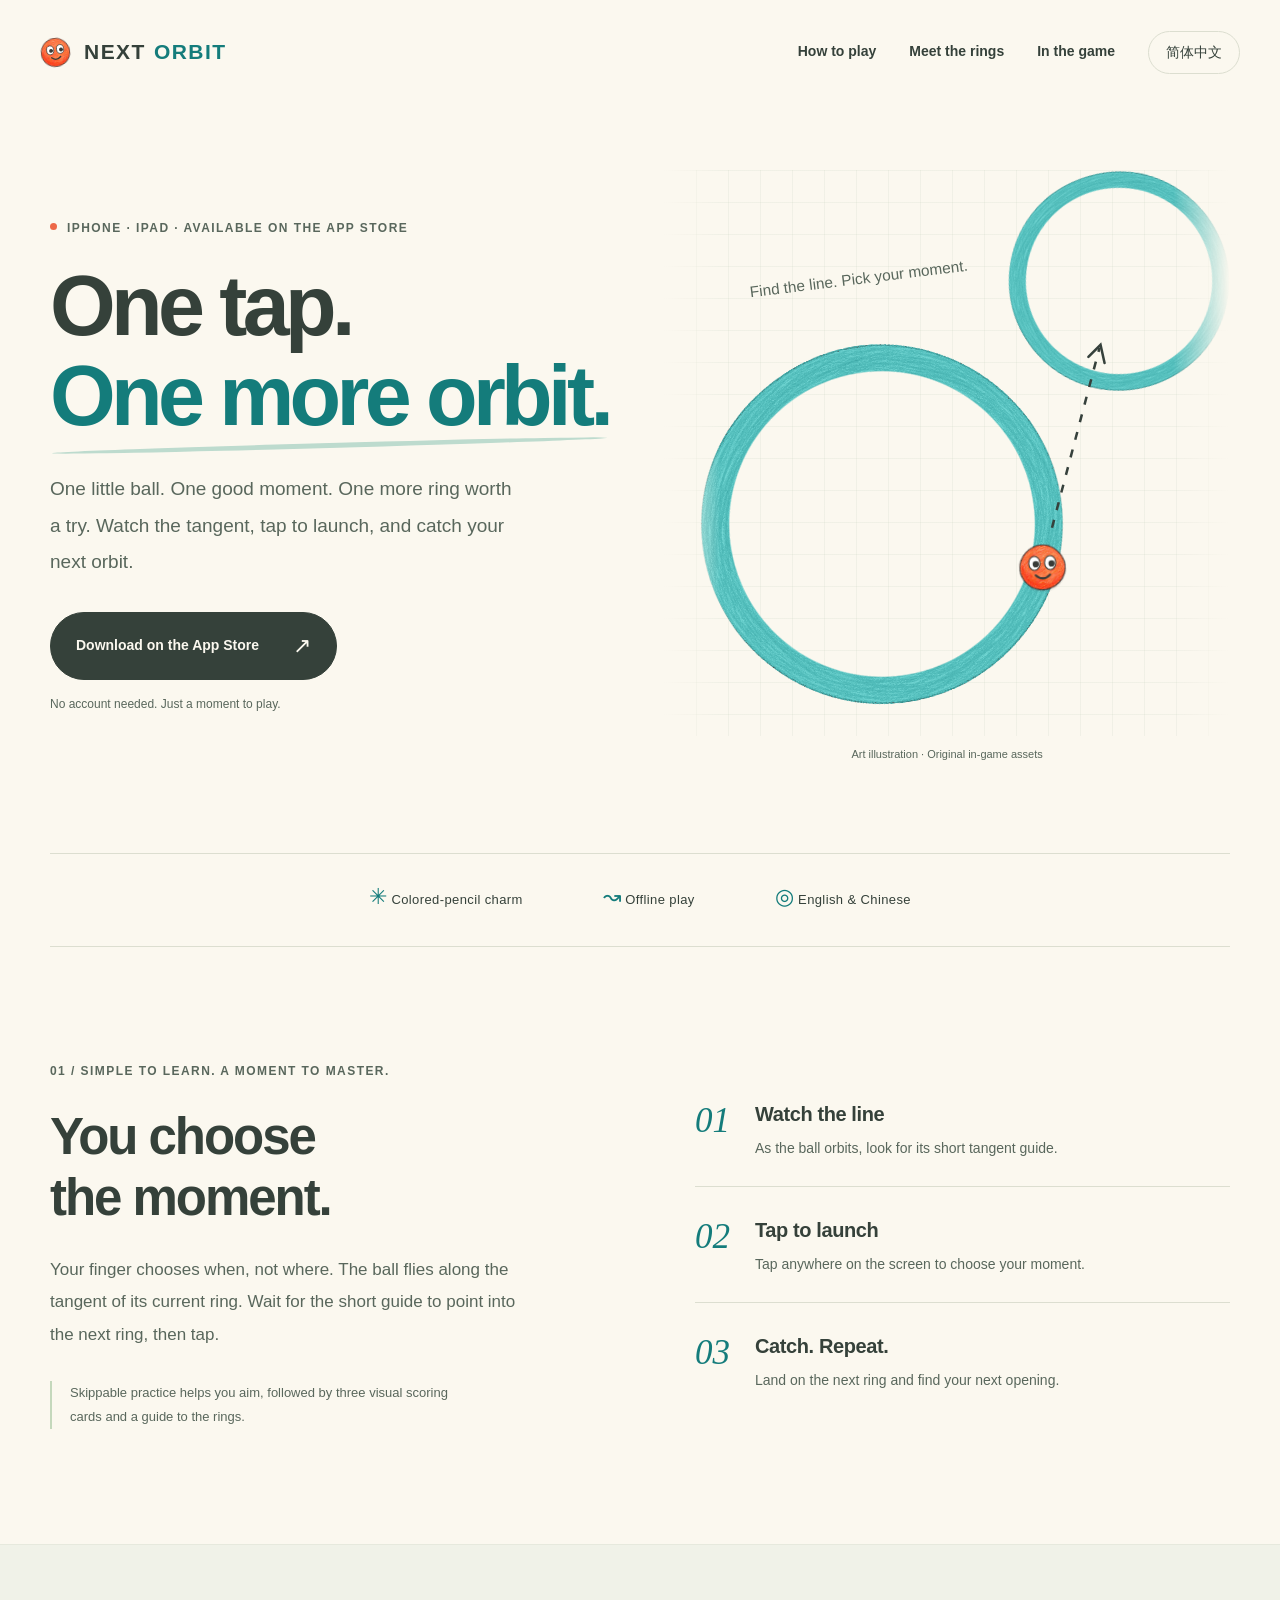
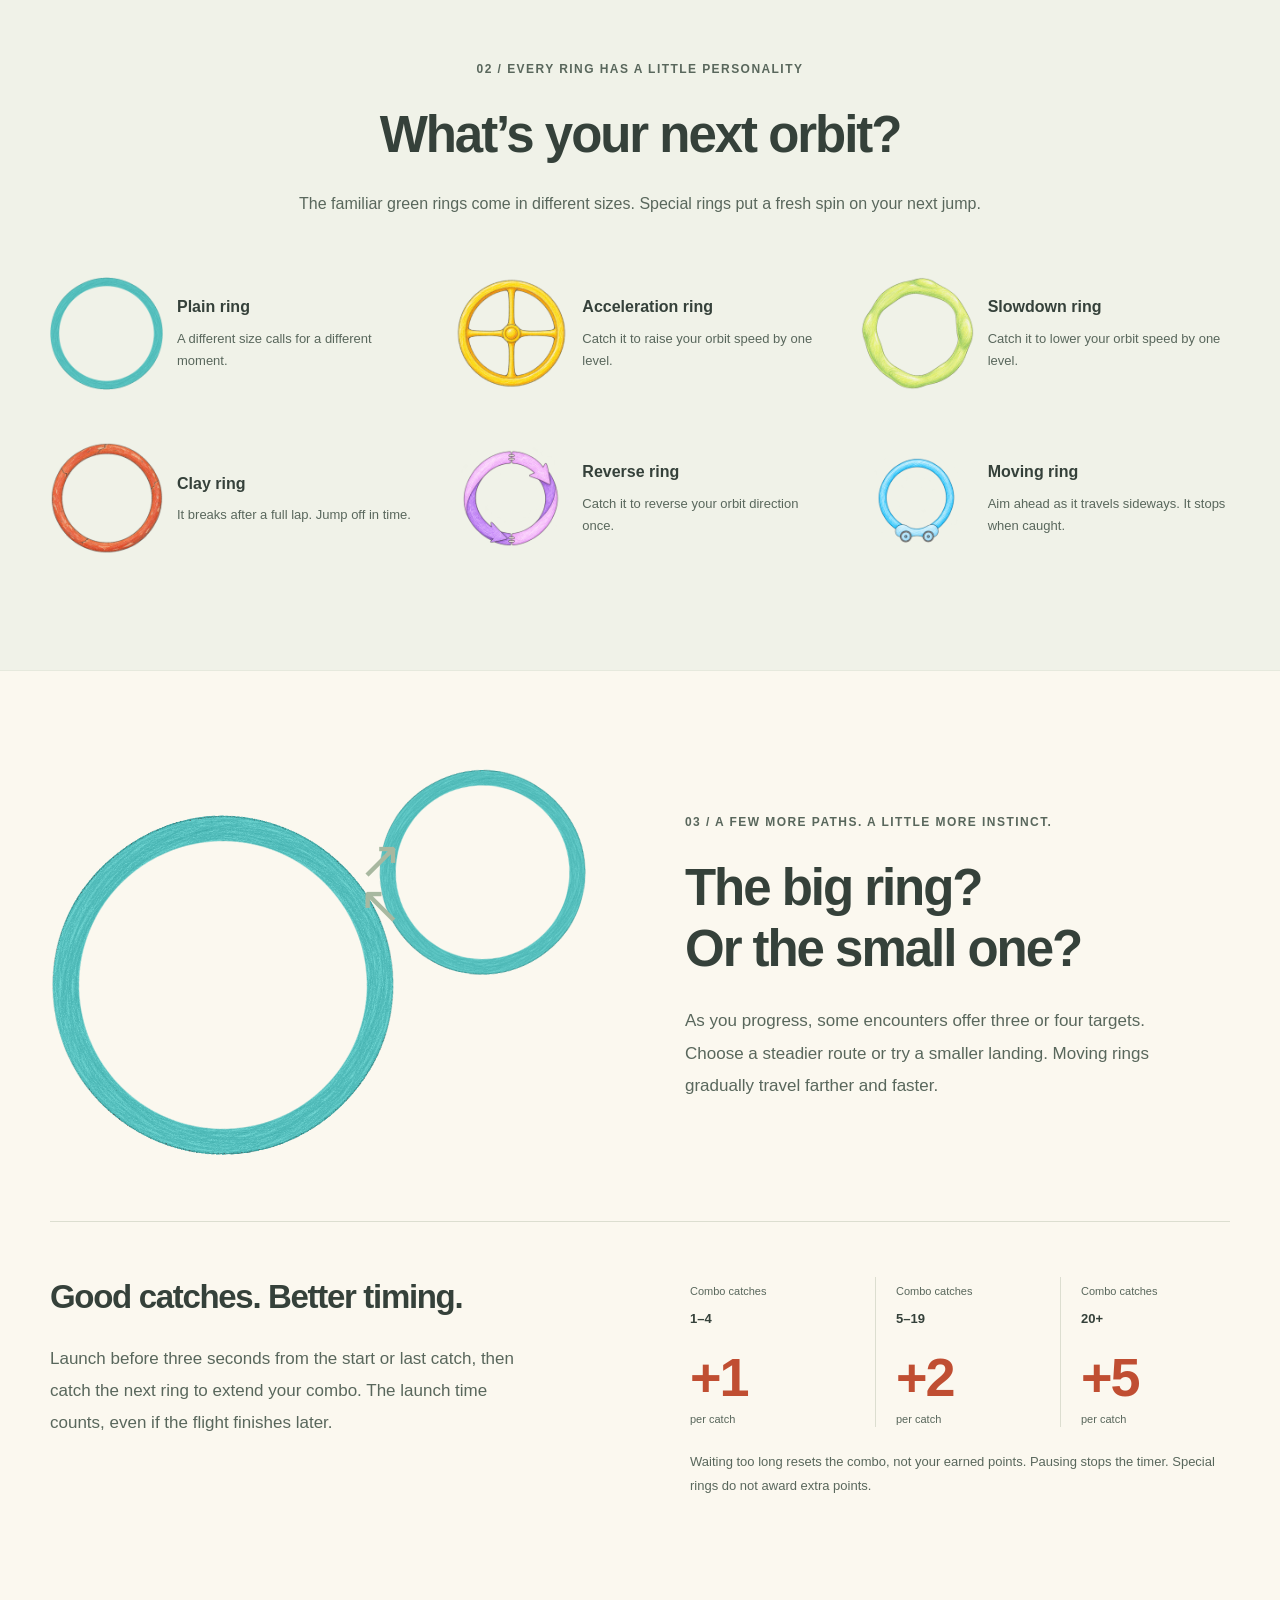
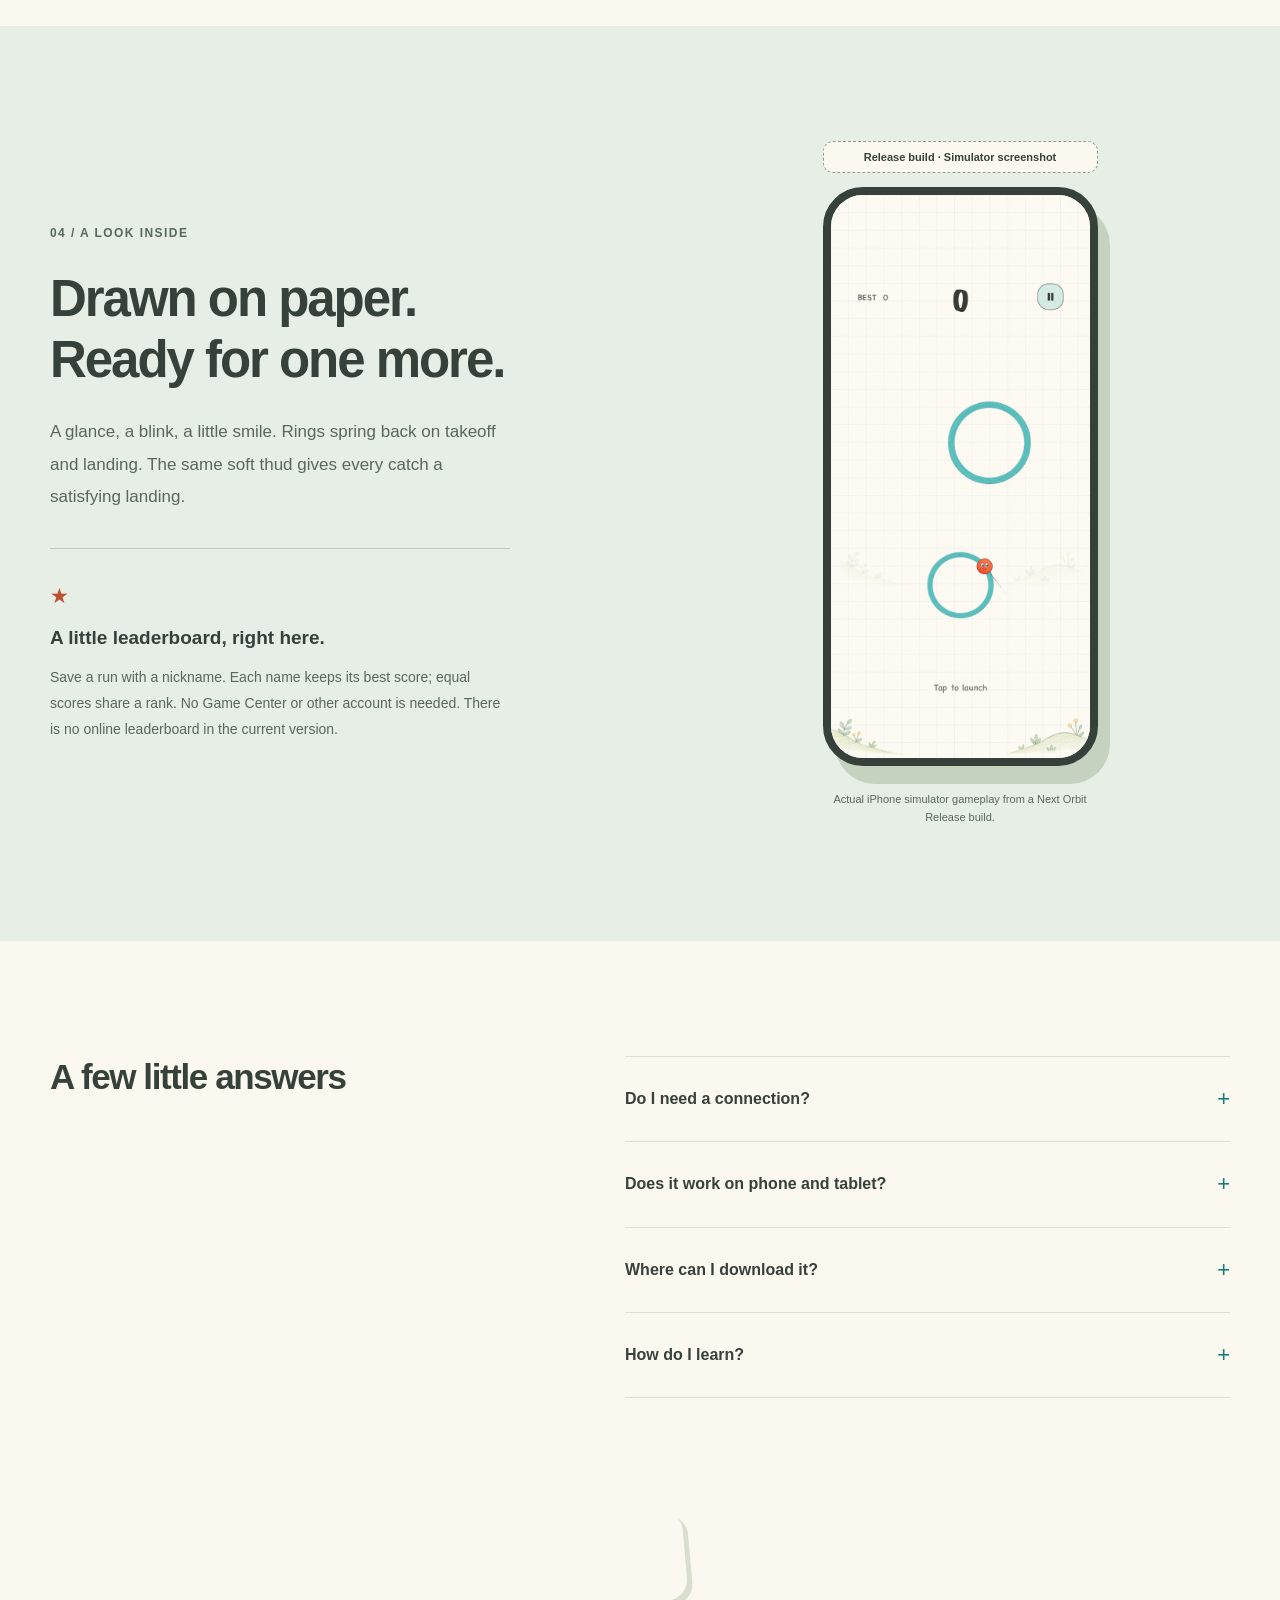
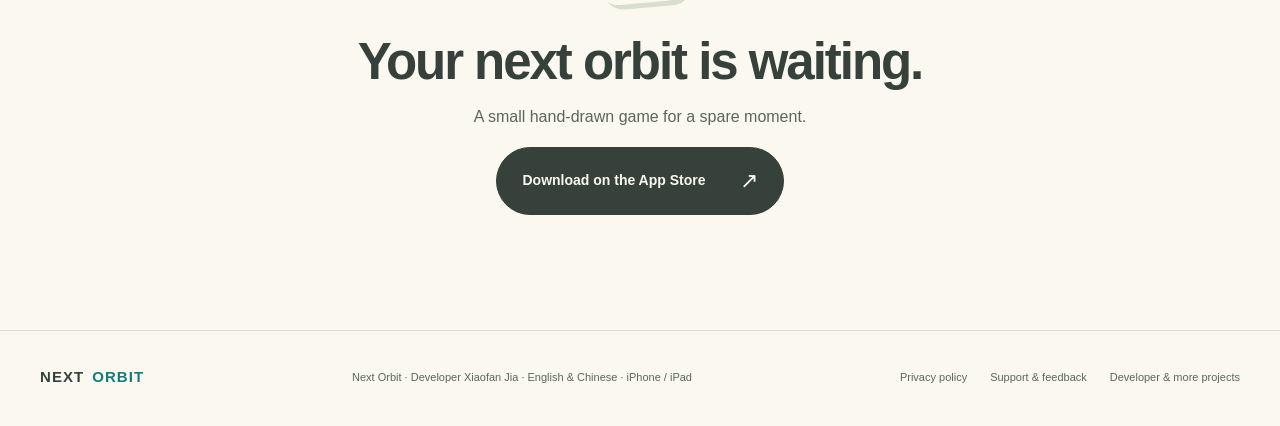
==== commit a9741ad6: "Link public support pages to developer's projects" ====
--- a/en.html
+++ b/en.html
@@ -1 +1 @@
-<!doctype html><html lang="en"><head><meta charset="utf-8"><meta name="viewport" content="width=device-width,initial-scale=1"><meta name="description" content="A hand-drawn orbit-hopping game for iPhone and iPad. Watch the tangent, pick your moment and chase your own local best."><meta name="color-scheme" content="light"><meta http-equiv="Content-Security-Policy" content="default-src 'self'; img-src 'self' data:; style-src 'self'; script-src 'self'; connect-src 'none'; object-src 'none'; base-uri 'none'; form-action 'none'"><title>Next Orbit · One tap. One more orbit.</title><link rel="icon" href="assets/web/favicon.png"><link rel="stylesheet" href="style.css"><link rel="alternate" hreflang="zh-Hans" href="index.html"><link rel="alternate" hreflang="en" href="en.html"></head><body><a class="skip" href="#main">Skip to content</a><header class="site-header"><a class="brand" href="en.html" aria-label="Next Orbit"><span class="brand-dot"><img src="assets/web/ball-body.png" alt=""><img src="assets/face-calm.svg" alt=""></span>NEXT <span>ORBIT</span></a><nav aria-label="Main navigation"><a href="#how">How to play</a><a href="#rings">Meet the rings</a><a href="#screens">In the game</a><a class="language" href="index.html" lang="zh-Hans">简体中文</a></nav></header><main id="main"><section class="hero wrap"><div class="hero-copy"><p class="eyebrow"><i></i>iPhone · iPad · Available on the App Store</p><h1>One tap.<br><span>One more orbit.</span></h1><p class="lead">One little ball. One good moment. One more ring worth a try. Watch the tangent, tap to launch, and catch your next orbit.</p><a class="button" href="https://apps.apple.com/us/app/next-orbit/id6831305559">Download on the App Store<span aria-hidden="true">↗</span></a><p class="small-note">No account needed. Just a moment to play.</p></div><figure class="hero-art"><div class="hero-art-drawing"><img class="hero-ring" src="assets/web/ring-green.png" alt="" width="360" height="360"><img class="next-ring" src="assets/web/ring-green.png" alt="" width="220" height="220"><svg viewBox="0 0 560 560" aria-hidden="true"><path d="M384 354 L431 176" fill="none" stroke="#36413c" stroke-width="2.5" stroke-dasharray="8 10"/><path d="M420 185 L432 173 L436 191" fill="none" stroke="#36413c" stroke-width="2.5" stroke-linecap="round"/></svg><span class="hero-ball"><img src="assets/web/ball-body.png" alt=""><img src="assets/face-calm.svg" alt=""></span><span class="pencil-note">Find the line. Pick your moment.</span></div><figcaption>Art illustration · Original in-game assets</figcaption></figure></section><div class="trait-strip wrap"><span>✳ Colored-pencil charm</span><span>↝ Offline play</span><span>◎ English & Chinese</span></div><section id="how" class="how section wrap"><div><p class="eyebrow">01 / Simple to learn. A moment to master.</p><h2>You choose<br>the moment.</h2><p class="body-copy">Your finger chooses when, not where. The ball flies along the tangent of its current ring. Wait for the short guide to point into the next ring, then tap.</p><p class="muted">Skippable practice helps you aim, followed by three visual scoring cards and a guide to the rings.</p></div><ol class="steps"><li><span>01</span><div><h3>Watch the line</h3><p>As the ball orbits, look for its short tangent guide.</p></div></li><li><span>02</span><div><h3>Tap to launch</h3><p>Tap anywhere on the screen to choose your moment.</p></div></li><li><span>03</span><div><h3>Catch. Repeat.</h3><p>Land on the next ring and find your next opening.</p></div></li></ol></section><section id="rings" class="rings section"><div class="wrap"><p class="eyebrow">02 / Every ring has a little personality</p><h2>What’s your next orbit?</h2><p class="section-intro">The familiar green rings come in different sizes. Special rings put a fresh spin on your next jump.</p><div class="ring-grid"><article class="ring-card"><img src="assets/web/ring-green.png" alt="" width="150" height="150" loading="lazy"><div><h3>Plain ring</h3><p>A different size calls for a different moment.</p></div></article><article class="ring-card"><img src="assets/web/ring-accelerate.png" alt="" width="150" height="150" loading="lazy"><div><h3>Acceleration ring</h3><p>Catch it to raise your orbit speed by one level.</p></div></article><article class="ring-card"><img src="assets/web/ring-slow.png" alt="" width="150" height="150" loading="lazy"><div><h3>Slowdown ring</h3><p>Catch it to lower your orbit speed by one level.</p></div></article><article class="ring-card"><img src="assets/web/ring-clay.png" alt="" width="150" height="150" loading="lazy"><div><h3>Clay ring</h3><p>It breaks after a full lap. Jump off in time.</p></div></article><article class="ring-card"><img src="assets/web/ring-reverse.png" alt="" width="150" height="150" loading="lazy"><div><h3>Reverse ring</h3><p>Catch it to reverse your orbit direction once.</p></div></article><article class="ring-card"><img src="assets/web/ring-moving.png" alt="" width="150" height="150" loading="lazy"><div><h3>Moving ring</h3><p>Aim ahead as it travels sideways. It stops when caught.</p></div></article></div></div></section><section class="choices section wrap"><div class="choice-art" aria-hidden="true"><img class="choice-large" src="assets/web/ring-green.png" alt="" loading="lazy"><img class="choice-small" src="assets/web/ring-green.png" alt="" loading="lazy"><span class="choice-scribble">↗<br>↖</span></div><div><p class="eyebrow">03 / A few more paths. A little more instinct.</p><h2>The big ring?<br>Or the small one?</h2><p class="body-copy">As you progress, some encounters offer three or four targets. Choose a steadier route or try a smaller landing. Moving rings gradually travel farther and faster.</p></div></section><section class="score section wrap"><div><h2>Good catches. Better timing.</h2><p class="body-copy">Launch before three seconds from the start or last catch, then catch the next ring to extend your combo. The launch time counts, even if the flight finishes later.</p></div><div><div class="score-table"><div><span>Combo catches<b class="combo-range">1–4</b></span><strong>+1<small>per catch</small></strong></div><div><span>Combo catches<b class="combo-range">5–19</b></span><strong>+2<small>per catch</small></strong></div><div><span>Combo catches<b class="combo-range">20+</b></span><strong>+5<small>per catch</small></strong></div></div><p class="muted">Waiting too long resets the combo, not your earned points. Pausing stops the timer. Special rings do not award extra points.</p></div></section><section id="screens" class="screens section"><div class="wrap screen-layout"><div class="screen-copy"><p class="eyebrow">04 / A look inside</p><h2>Drawn on paper.<br>Ready for one more.</h2><p class="body-copy">A glance, a blink, a little smile. Rings spring back on takeoff and landing. The same soft thud gives every catch a satisfying landing.</p><div class="local-note"><span aria-hidden="true">★</span><h3>A little leaderboard, right here.</h3><p>Save a run with a nickname. Each name keeps its best score; equal scores share a rank. No Game Center or other account is needed. There is no online leaderboard in the current version.</p></div></div><figure class="phone"><span class="screenshot-status">Release build · Simulator screenshot</span><img src="assets/web/screen-game-en-release.png" alt="Actual iPhone simulator gameplay from a Next Orbit Release build" width="600" height="1304" loading="lazy"><figcaption>Actual iPhone simulator gameplay from a Next Orbit Release build.</figcaption></figure></div></section><section class="faq section wrap"><h2>A few little answers</h2><div><details><summary>Do I need a connection?<span aria-hidden="true">+</span></summary><p>The game itself can be played offline. The current version has no account login, score upload or cloud-sync feature.</p></details><details><summary>Does it work on phone and tablet?<span aria-hidden="true">+</span></summary><p>The app currently supports iPhone and iPad on iOS / iPadOS 17 or later. iPhone uses portrait; iPad supports portrait and landscape.</p></details><details><summary>Where can I download it?<span aria-hidden="true">+</span></summary><p>Next Orbit is available on the App Store for iPhone and iPad. <a href="https://apps.apple.com/us/app/next-orbit/id6831305559">Download on the App Store</a>.</p></details><details><summary>How do I learn?<span aria-hidden="true">+</span></summary><p>A short tutorial appears when you first start and can be skipped. Replay it from “How to play” on the menu. Practice does not change your real scores.</p></details></div></section><section class="closing section wrap"><img src="assets/web/app-icon.png" alt="" width="90" height="90" loading="lazy"><h2>Your next orbit is waiting.</h2><p>A small hand-drawn game for a spare moment.</p><a class="button" href="https://apps.apple.com/us/app/next-orbit/id6831305559">Download on the App Store<span aria-hidden="true">↗</span></a></section></main><footer><a class="brand" href="en.html">NEXT <span>ORBIT</span></a><p>Next Orbit · Developer Xiaofan Jia · English & Chinese · iPhone / iPad</p><div><a href="privacy-en.html">Privacy policy</a><a href="support-en.html">Support & feedback</a></div></footer></body></html>+<!doctype html><html lang="en"><head><meta charset="utf-8"><meta name="viewport" content="width=device-width,initial-scale=1"><meta name="description" content="A hand-drawn orbit-hopping game for iPhone and iPad. Watch the tangent, pick your moment and chase your own local best."><meta name="color-scheme" content="light"><meta http-equiv="Content-Security-Policy" content="default-src 'self'; img-src 'self' data:; style-src 'self'; script-src 'self'; connect-src 'none'; object-src 'none'; base-uri 'none'; form-action 'none'"><title>Next Orbit · One tap. One more orbit.</title><link rel="icon" href="assets/web/favicon.png"><link rel="stylesheet" href="style.css"><link rel="alternate" hreflang="zh-Hans" href="index.html"><link rel="alternate" hreflang="en" href="en.html"></head><body><a class="skip" href="#main">Skip to content</a><header class="site-header"><a class="brand" href="en.html" aria-label="Next Orbit"><span class="brand-dot"><img src="assets/web/ball-body.png" alt=""><img src="assets/face-calm.svg" alt=""></span>NEXT <span>ORBIT</span></a><nav aria-label="Main navigation"><a href="#how">How to play</a><a href="#rings">Meet the rings</a><a href="#screens">In the game</a><a class="language" href="index.html" lang="zh-Hans">简体中文</a></nav></header><main id="main"><section class="hero wrap"><div class="hero-copy"><p class="eyebrow"><i></i>iPhone · iPad · Available on the App Store</p><h1>One tap.<br><span>One more orbit.</span></h1><p class="lead">One little ball. One good moment. One more ring worth a try. Watch the tangent, tap to launch, and catch your next orbit.</p><a class="button" href="https://apps.apple.com/us/app/next-orbit/id6831305559">Download on the App Store<span aria-hidden="true">↗</span></a><p class="small-note">No account needed. Just a moment to play.</p></div><figure class="hero-art"><div class="hero-art-drawing"><img class="hero-ring" src="assets/web/ring-green.png" alt="" width="360" height="360"><img class="next-ring" src="assets/web/ring-green.png" alt="" width="220" height="220"><svg viewBox="0 0 560 560" aria-hidden="true"><path d="M384 354 L431 176" fill="none" stroke="#36413c" stroke-width="2.5" stroke-dasharray="8 10"/><path d="M420 185 L432 173 L436 191" fill="none" stroke="#36413c" stroke-width="2.5" stroke-linecap="round"/></svg><span class="hero-ball"><img src="assets/web/ball-body.png" alt=""><img src="assets/face-calm.svg" alt=""></span><span class="pencil-note">Find the line. Pick your moment.</span></div><figcaption>Art illustration · Original in-game assets</figcaption></figure></section><div class="trait-strip wrap"><span>✳ Colored-pencil charm</span><span>↝ Offline play</span><span>◎ English & Chinese</span></div><section id="how" class="how section wrap"><div><p class="eyebrow">01 / Simple to learn. A moment to master.</p><h2>You choose<br>the moment.</h2><p class="body-copy">Your finger chooses when, not where. The ball flies along the tangent of its current ring. Wait for the short guide to point into the next ring, then tap.</p><p class="muted">Skippable practice helps you aim, followed by three visual scoring cards and a guide to the rings.</p></div><ol class="steps"><li><span>01</span><div><h3>Watch the line</h3><p>As the ball orbits, look for its short tangent guide.</p></div></li><li><span>02</span><div><h3>Tap to launch</h3><p>Tap anywhere on the screen to choose your moment.</p></div></li><li><span>03</span><div><h3>Catch. Repeat.</h3><p>Land on the next ring and find your next opening.</p></div></li></ol></section><section id="rings" class="rings section"><div class="wrap"><p class="eyebrow">02 / Every ring has a little personality</p><h2>What’s your next orbit?</h2><p class="section-intro">The familiar green rings come in different sizes. Special rings put a fresh spin on your next jump.</p><div class="ring-grid"><article class="ring-card"><img src="assets/web/ring-green.png" alt="" width="150" height="150" loading="lazy"><div><h3>Plain ring</h3><p>A different size calls for a different moment.</p></div></article><article class="ring-card"><img src="assets/web/ring-accelerate.png" alt="" width="150" height="150" loading="lazy"><div><h3>Acceleration ring</h3><p>Catch it to raise your orbit speed by one level.</p></div></article><article class="ring-card"><img src="assets/web/ring-slow.png" alt="" width="150" height="150" loading="lazy"><div><h3>Slowdown ring</h3><p>Catch it to lower your orbit speed by one level.</p></div></article><article class="ring-card"><img src="assets/web/ring-clay.png" alt="" width="150" height="150" loading="lazy"><div><h3>Clay ring</h3><p>It breaks after a full lap. Jump off in time.</p></div></article><article class="ring-card"><img src="assets/web/ring-reverse.png" alt="" width="150" height="150" loading="lazy"><div><h3>Reverse ring</h3><p>Catch it to reverse your orbit direction once.</p></div></article><article class="ring-card"><img src="assets/web/ring-moving.png" alt="" width="150" height="150" loading="lazy"><div><h3>Moving ring</h3><p>Aim ahead as it travels sideways. It stops when caught.</p></div></article></div></div></section><section class="choices section wrap"><div class="choice-art" aria-hidden="true"><img class="choice-large" src="assets/web/ring-green.png" alt="" loading="lazy"><img class="choice-small" src="assets/web/ring-green.png" alt="" loading="lazy"><span class="choice-scribble">↗<br>↖</span></div><div><p class="eyebrow">03 / A few more paths. A little more instinct.</p><h2>The big ring?<br>Or the small one?</h2><p class="body-copy">As you progress, some encounters offer three or four targets. Choose a steadier route or try a smaller landing. Moving rings gradually travel farther and faster.</p></div></section><section class="score section wrap"><div><h2>Good catches. Better timing.</h2><p class="body-copy">Launch before three seconds from the start or last catch, then catch the next ring to extend your combo. The launch time counts, even if the flight finishes later.</p></div><div><div class="score-table"><div><span>Combo catches<b class="combo-range">1–4</b></span><strong>+1<small>per catch</small></strong></div><div><span>Combo catches<b class="combo-range">5–19</b></span><strong>+2<small>per catch</small></strong></div><div><span>Combo catches<b class="combo-range">20+</b></span><strong>+5<small>per catch</small></strong></div></div><p class="muted">Waiting too long resets the combo, not your earned points. Pausing stops the timer. Special rings do not award extra points.</p></div></section><section id="screens" class="screens section"><div class="wrap screen-layout"><div class="screen-copy"><p class="eyebrow">04 / A look inside</p><h2>Drawn on paper.<br>Ready for one more.</h2><p class="body-copy">A glance, a blink, a little smile. Rings spring back on takeoff and landing. The same soft thud gives every catch a satisfying landing.</p><div class="local-note"><span aria-hidden="true">★</span><h3>A little leaderboard, right here.</h3><p>Save a run with a nickname. Each name keeps its best score; equal scores share a rank. No Game Center or other account is needed. There is no online leaderboard in the current version.</p></div></div><figure class="phone"><span class="screenshot-status">Release build · Simulator screenshot</span><img src="assets/web/screen-game-en-release.png" alt="Actual iPhone simulator gameplay from a Next Orbit Release build" width="600" height="1304" loading="lazy"><figcaption>Actual iPhone simulator gameplay from a Next Orbit Release build.</figcaption></figure></div></section><section class="faq section wrap"><h2>A few little answers</h2><div><details><summary>Do I need a connection?<span aria-hidden="true">+</span></summary><p>The game itself can be played offline. The current version has no account login, score upload or cloud-sync feature.</p></details><details><summary>Does it work on phone and tablet?<span aria-hidden="true">+</span></summary><p>The app currently supports iPhone and iPad on iOS / iPadOS 17 or later. iPhone uses portrait; iPad supports portrait and landscape.</p></details><details><summary>Where can I download it?<span aria-hidden="true">+</span></summary><p>Next Orbit is available on the App Store for iPhone and iPad. <a href="https://apps.apple.com/us/app/next-orbit/id6831305559">Download on the App Store</a>.</p></details><details><summary>How do I learn?<span aria-hidden="true">+</span></summary><p>A short tutorial appears when you first start and can be skipped. Replay it from “How to play” on the menu. Practice does not change your real scores.</p></details></div></section><section class="closing section wrap"><img src="assets/web/app-icon.png" alt="" width="90" height="90" loading="lazy"><h2>Your next orbit is waiting.</h2><p>A small hand-drawn game for a spare moment.</p><a class="button" href="https://apps.apple.com/us/app/next-orbit/id6831305559">Download on the App Store<span aria-hidden="true">↗</span></a></section></main><footer><a class="brand" href="en.html">NEXT <span>ORBIT</span></a><p>Next Orbit · Developer Xiaofan Jia · English & Chinese · iPhone / iPad</p><div><a href="privacy-en.html">Privacy policy</a><a href="support-en.html">Support & feedback</a><a href="https://jiaxiaofan.net/">Developer & more projects</a></div></footer></body></html>
